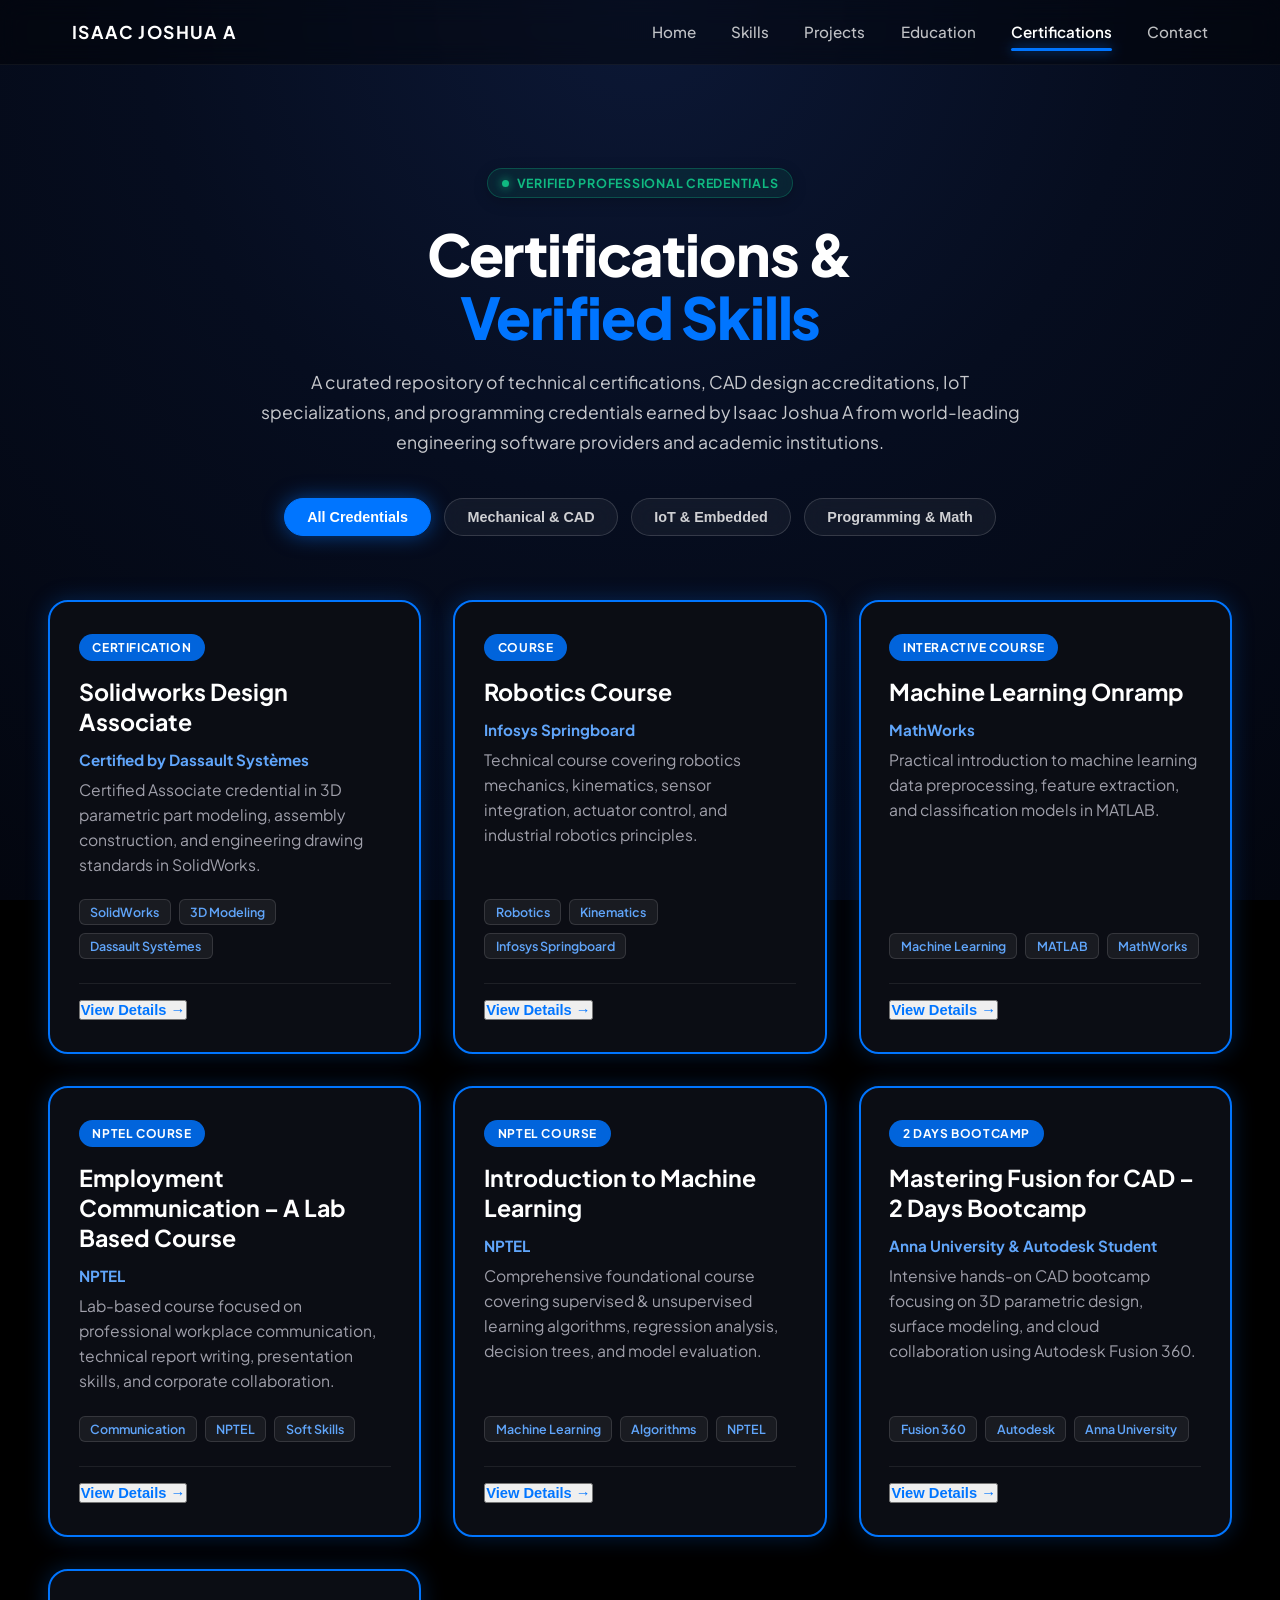
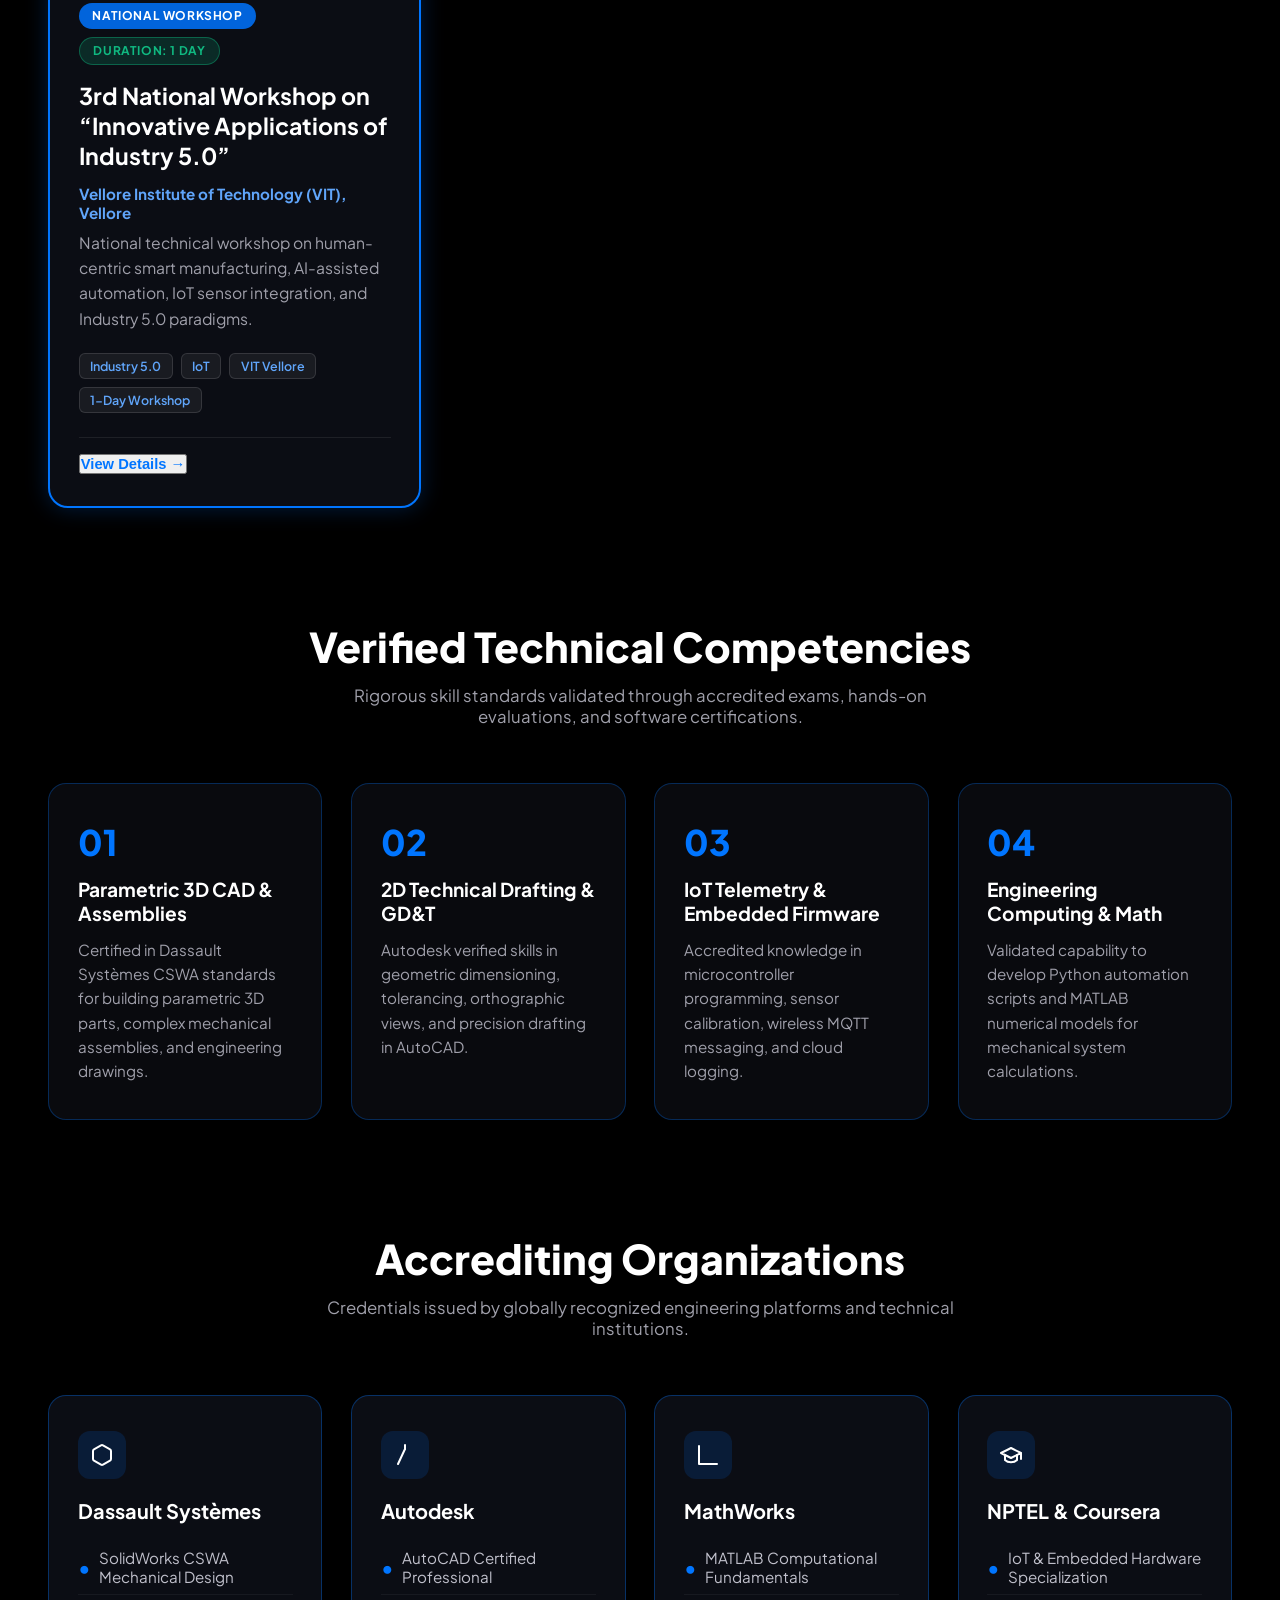
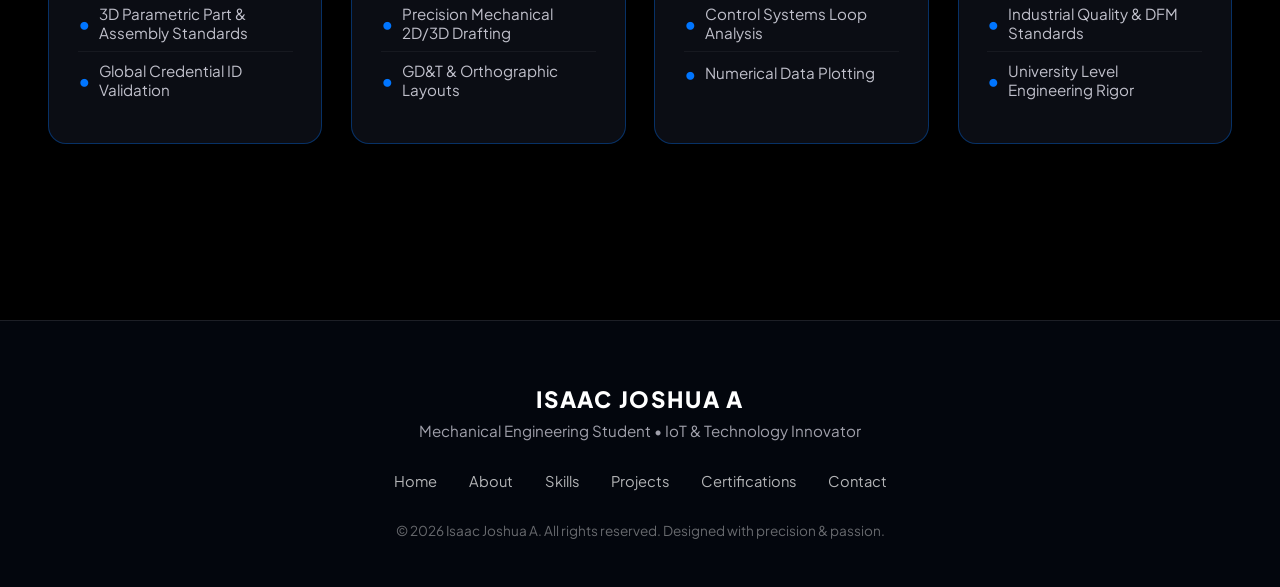
==== certifications.html @ 68d28dfe "Cleaned and reorganized portfolio file structure and asset paths" ====
<!DOCTYPE html>
<html lang="en">
<head>
    <meta charset="UTF-8">
    <meta name="viewport" content="width=device-width, initial-scale=1.0">
    <title>Certifications - Isaac Joshua A | Mechanical Engineering & IoT</title>
    <link rel="preconnect" href="https://fonts.googleapis.com">
    <link rel="preconnect" href="https://fonts.gstatic.com" crossorigin>
    <link href="https://fonts.googleapis.com/css2?family=Plus+Jakarta+Sans:wght@400;500;600;700;800&display=swap" rel="stylesheet">
    <link rel="stylesheet" href="assets/css/style.css?v=6.0">
</head>
<body class="projects-page">
    <!-- Top Navigation Bar -->
    <header class="top-navbar">
        <div class="nav-container">
            <a href="index.html#home" class="nav-brand">ISAAC JOSHUA A</a>
            <nav class="nav-links">
                <a href="index.html#home" class="nav-item">Home</a>
                <a href="skills.html" class="nav-item">Skills</a>
                <a href="projects.html" class="nav-item">Projects</a>
                <a href="education.html" class="nav-item">Education</a>
                <a href="certifications.html" class="nav-item active">Certifications</a>
                <a href="contact.html" class="nav-item">Contact</a>
            </nav>
        </div>
    </header>

    <!-- Main Container -->
    <main class="projects-page-wrapper">

        <!-- SECTION 1: Top Title & Subtext Hero Section -->
        <section class="projects-page-hero">
            <div class="badge">
                <span class="status-dot green"></span>
                <span>VERIFIED PROFESSIONAL CREDENTIALS</span>
            </div>
            <h1 class="projects-page-title">
                Certifications &amp; <br>
                <span class="highlight-blue">Verified Skills</span>
            </h1>
            <p class="projects-page-subtext">
                A curated repository of technical certifications, CAD design accreditations, IoT specializations, and programming credentials earned by Isaac Joshua A from world-leading engineering software providers and academic institutions.
            </p>

            <!-- Interactive Category Filter Bar -->
            <div class="projects-filter-bar">
                <button class="filter-btn active" data-filter="all">All Credentials</button>
                <button class="filter-btn" data-filter="cad">Mechanical &amp; CAD</button>
                <button class="filter-btn" data-filter="iot">IoT &amp; Embedded</button>
                <button class="filter-btn" data-filter="code">Programming &amp; Math</button>
            </div>
        </section>

        <!-- SECTION 2: Comprehensive Certifications Showcase Grid -->
        <section class="projects-grid-section">
            <div class="projects-grid-container">

                <!-- 1. Solidworks Design Associate -->
                <div class="project-card-full" data-category="cad">
                    <div class="project-card-body">
                        <div style="display:flex; justify-content:space-between; align-items:flex-start; margin-bottom:1rem;">
                            <span class="project-card-category-badge" style="position:static;">Certification</span>
                        </div>
                        <h3 class="project-card-title">Solidworks Design Associate</h3>
                        <p style="color:#60a5fa; font-size:0.95rem; font-weight:700; margin-bottom:0.5rem;">Certified by Dassault Systèmes</p>
                        <p class="project-card-desc">
                            Certified Associate credential in 3D parametric part modeling, assembly construction, and engineering drawing standards in SolidWorks.
                        </p>
                        <div class="project-card-tags">
                            <span class="project-tag">SolidWorks</span>
                            <span class="project-tag">3D Modeling</span>
                            <span class="project-tag">Dassault Systèmes</span>
                        </div>
                        <div class="project-card-footer">
                            <button class="btn-card-details" onclick="openCertModal('sw_associate')">
                                View Details &rarr;
                            </button>
                        </div>
                    </div>
                </div>

                <!-- 2. Robotics Course -->
                <div class="project-card-full" data-category="iot">
                    <div class="project-card-body">
                        <div style="display:flex; justify-content:space-between; align-items:flex-start; margin-bottom:1rem;">
                            <span class="project-card-category-badge" style="position:static;">Course</span>
                        </div>
                        <h3 class="project-card-title">Robotics Course</h3>
                        <p style="color:#60a5fa; font-size:0.95rem; font-weight:700; margin-bottom:0.5rem;">Infosys Springboard</p>
                        <p class="project-card-desc">
                            Technical course covering robotics mechanics, kinematics, sensor integration, actuator control, and industrial robotics principles.
                        </p>
                        <div class="project-card-tags">
                            <span class="project-tag">Robotics</span>
                            <span class="project-tag">Kinematics</span>
                            <span class="project-tag">Infosys Springboard</span>
                        </div>
                        <div class="project-card-footer">
                            <button class="btn-card-details" onclick="openCertModal('robotics_infosys')">
                                View Details &rarr;
                            </button>
                        </div>
                    </div>
                </div>

                <!-- 3. Machine Learning Onramp -->
                <div class="project-card-full" data-category="code">
                    <div class="project-card-body">
                        <div style="display:flex; justify-content:space-between; align-items:flex-start; margin-bottom:1rem;">
                            <span class="project-card-category-badge" style="position:static;">Interactive Course</span>
                        </div>
                        <h3 class="project-card-title">Machine Learning Onramp</h3>
                        <p style="color:#60a5fa; font-size:0.95rem; font-weight:700; margin-bottom:0.5rem;">MathWorks</p>
                        <p class="project-card-desc">
                            Practical introduction to machine learning data preprocessing, feature extraction, and classification models in MATLAB.
                        </p>
                        <div class="project-card-tags">
                            <span class="project-tag">Machine Learning</span>
                            <span class="project-tag">MATLAB</span>
                            <span class="project-tag">MathWorks</span>
                        </div>
                        <div class="project-card-footer">
                            <button class="btn-card-details" onclick="openCertModal('ml_mathworks')">
                                View Details &rarr;
                            </button>
                        </div>
                    </div>
                </div>

                <!-- 4. Employment Communication – A Lab Based Course -->
                <div class="project-card-full" data-category="code">
                    <div class="project-card-body">
                        <div style="display:flex; justify-content:space-between; align-items:flex-start; margin-bottom:1rem;">
                            <span class="project-card-category-badge" style="position:static;">NPTEL Course</span>
                        </div>
                        <h3 class="project-card-title">Employment Communication – A Lab Based Course</h3>
                        <p style="color:#60a5fa; font-size:0.95rem; font-weight:700; margin-bottom:0.5rem;">NPTEL</p>
                        <p class="project-card-desc">
                            Lab-based course focused on professional workplace communication, technical report writing, presentation skills, and corporate collaboration.
                        </p>
                        <div class="project-card-tags">
                            <span class="project-tag">Communication</span>
                            <span class="project-tag">NPTEL</span>
                            <span class="project-tag">Soft Skills</span>
                        </div>
                        <div class="project-card-footer">
                            <button class="btn-card-details" onclick="openCertModal('emp_comm')">
                                View Details &rarr;
                            </button>
                        </div>
                    </div>
                </div>

                <!-- 5. Introduction to Machine Learning -->
                <div class="project-card-full" data-category="code">
                    <div class="project-card-body">
                        <div style="display:flex; justify-content:space-between; align-items:flex-start; margin-bottom:1rem;">
                            <span class="project-card-category-badge" style="position:static;">NPTEL Course</span>
                        </div>
                        <h3 class="project-card-title">Introduction to Machine Learning</h3>
                        <p style="color:#60a5fa; font-size:0.95rem; font-weight:700; margin-bottom:0.5rem;">NPTEL</p>
                        <p class="project-card-desc">
                            Comprehensive foundational course covering supervised &amp; unsupervised learning algorithms, regression analysis, decision trees, and model evaluation.
                        </p>
                        <div class="project-card-tags">
                            <span class="project-tag">Machine Learning</span>
                            <span class="project-tag">Algorithms</span>
                            <span class="project-tag">NPTEL</span>
                        </div>
                        <div class="project-card-footer">
                            <button class="btn-card-details" onclick="openCertModal('intro_ml')">
                                View Details &rarr;
                            </button>
                        </div>
                    </div>
                </div>

                <!-- 6. Mastering Fusion for CAD – 2 Days Bootcamp -->
                <div class="project-card-full" data-category="cad">
                    <div class="project-card-body">
                        <div style="display:flex; justify-content:space-between; align-items:flex-start; margin-bottom:1rem;">
                            <span class="project-card-category-badge" style="position:static;">2 Days Bootcamp</span>
                        </div>
                        <h3 class="project-card-title">Mastering Fusion for CAD – 2 Days Bootcamp</h3>
                        <p style="color:#60a5fa; font-size:0.95rem; font-weight:700; margin-bottom:0.5rem;">Anna University &amp; Autodesk Student</p>
                        <p class="project-card-desc">
                            Intensive hands-on CAD bootcamp focusing on 3D parametric design, surface modeling, and cloud collaboration using Autodesk Fusion 360.
                        </p>
                        <div class="project-card-tags">
                            <span class="project-tag">Fusion 360</span>
                            <span class="project-tag">Autodesk</span>
                            <span class="project-tag">Anna University</span>
                        </div>
                        <div class="project-card-footer">
                            <button class="btn-card-details" onclick="openCertModal('fusion_bootcamp')">
                                View Details &rarr;
                            </button>
                        </div>
                    </div>
                </div>

                <!-- 7. 3rd National Workshop on “Innovative Applications of Industry 5.0” -->
                <div id="workshops" class="project-card-full" data-category="iot">
                    <div class="project-card-body">
                        <div style="display:flex; justify-content:space-between; align-items:flex-start; margin-bottom:1rem; flex-wrap:wrap; gap:0.5rem;">
                            <span class="project-card-category-badge" style="position:static;">National Workshop</span>
                            <span class="project-card-category-badge" style="position:static; background:rgba(16,185,129,0.18); border:1px solid rgba(16,185,129,0.4); color:#10b981;">Duration: 1 Day</span>
                        </div>
                        <h3 class="project-card-title">3rd National Workshop on “Innovative Applications of Industry 5.0”</h3>
                        <p style="color:#60a5fa; font-size:0.95rem; font-weight:700; margin-bottom:0.5rem;">Vellore Institute of Technology (VIT), Vellore</p>
                        <p class="project-card-desc">
                            National technical workshop on human-centric smart manufacturing, AI-assisted automation, IoT sensor integration, and Industry 5.0 paradigms.
                        </p>
                        <div class="project-card-tags">
                            <span class="project-tag">Industry 5.0</span>
                            <span class="project-tag">IoT</span>
                            <span class="project-tag">VIT Vellore</span>
                            <span class="project-tag">1-Day Workshop</span>
                        </div>
                        <div class="project-card-footer">
                            <button class="btn-card-details" onclick="openCertModal('industry_5')">
                                View Details &rarr;
                            </button>
                        </div>
                    </div>
                </div>

            </div>
        </section>

        <!-- SECTION 3: Key Competencies & Specialized Domains -->
        <section class="projects-methodology-section">
            <div class="projects-section-header">
                <h2 class="projects-section-title">Verified Technical Competencies</h2>
                <p class="projects-section-subtitle">
                    Rigorous skill standards validated through accredited exams, hands-on evaluations, and software certifications.
                </p>
            </div>

            <div class="methodology-grid">
                <div class="methodology-card">
                    <div class="methodology-step-num">01</div>
                    <h3 class="methodology-card-title">Parametric 3D CAD &amp; Assemblies</h3>
                    <p class="methodology-card-desc">
                        Certified in Dassault Systèmes CSWA standards for building parametric 3D parts, complex mechanical assemblies, and engineering drawings.
                    </p>
                </div>

                <div class="methodology-card">
                    <div class="methodology-step-num">02</div>
                    <h3 class="methodology-card-title">2D Technical Drafting &amp; GD&amp;T</h3>
                    <p class="methodology-card-desc">
                        Autodesk verified skills in geometric dimensioning, tolerancing, orthographic views, and precision drafting in AutoCAD.
                    </p>
                </div>

                <div class="methodology-card">
                    <div class="methodology-step-num">03</div>
                    <h3 class="methodology-card-title">IoT Telemetry &amp; Embedded Firmware</h3>
                    <p class="methodology-card-desc">
                        Accredited knowledge in microcontroller programming, sensor calibration, wireless MQTT messaging, and cloud logging.
                    </p>
                </div>

                <div class="methodology-card">
                    <div class="methodology-step-num">04</div>
                    <h3 class="methodology-card-title">Engineering Computing &amp; Math</h3>
                    <p class="methodology-card-desc">
                        Validated capability to develop Python automation scripts and MATLAB numerical models for mechanical system calculations.
                    </p>
                </div>
            </div>
        </section>

        <!-- SECTION 4: Issuing Organizations & Accreditation Partners -->
        <section class="projects-tech-matrix-section">
            <div class="projects-section-header">
                <h2 class="projects-section-title">Accrediting Organizations</h2>
                <p class="projects-section-subtitle">
                    Credentials issued by globally recognized engineering platforms and technical institutions.
                </p>
            </div>

            <div class="tech-matrix-grid">
                <div class="tech-matrix-card">
                    <div class="tech-matrix-icon">
                        <svg width="24" height="24" viewBox="0 0 24 24" fill="none" stroke="currentColor" stroke-width="2" stroke-linecap="round" stroke-linejoin="round">
                            <path d="M21 16V8a2 2 0 0 0-1-1.73l-7-4a2 2 0 0 0-2 0l-7 4A2 2 0 0 0 3 8v8a2 2 0 0 0 1 1.73l7 4a2 2 0 0 0 2 0l7-4A2 2 0 0 0 21 16z"></path>
                        </svg>
                    </div>
                    <h3 class="tech-matrix-card-title">Dassault Systèmes</h3>
                    <ul class="tech-matrix-list">
                        <li class="tech-matrix-item">SolidWorks CSWA Mechanical Design</li>
                        <li class="tech-matrix-item">3D Parametric Part &amp; Assembly Standards</li>
                        <li class="tech-matrix-item">Global Credential ID Validation</li>
                    </ul>
                </div>

                <div class="tech-matrix-card">
                    <div class="tech-matrix-icon">
                        <svg width="24" height="24" viewBox="0 0 24 24" fill="none" stroke="currentColor" stroke-width="2" stroke-linecap="round" stroke-linejoin="round">
                            <path d="M12 2v4"></path>
                            <path d="M12 6L5 21"></path>
                        </svg>
                    </div>
                    <h3 class="tech-matrix-card-title">Autodesk</h3>
                    <ul class="tech-matrix-list">
                        <li class="tech-matrix-item">AutoCAD Certified Professional</li>
                        <li class="tech-matrix-item">Precision Mechanical 2D/3D Drafting</li>
                        <li class="tech-matrix-item">GD&amp;T &amp; Orthographic Layouts</li>
                    </ul>
                </div>

                <div class="tech-matrix-card">
                    <div class="tech-matrix-icon">
                        <svg width="24" height="24" viewBox="0 0 24 24" fill="none" stroke="currentColor" stroke-width="2" stroke-linecap="round" stroke-linejoin="round">
                            <path d="M3 3v18h18"></path>
                        </svg>
                    </div>
                    <h3 class="tech-matrix-card-title">MathWorks</h3>
                    <ul class="tech-matrix-list">
                        <li class="tech-matrix-item">MATLAB Computational Fundamentals</li>
                        <li class="tech-matrix-item">Control Systems Loop Analysis</li>
                        <li class="tech-matrix-item">Numerical Data Plotting</li>
                    </ul>
                </div>

                <div class="tech-matrix-card">
                    <div class="tech-matrix-icon">
                        <svg width="24" height="24" viewBox="0 0 24 24" fill="none" stroke="currentColor" stroke-width="2" stroke-linecap="round" stroke-linejoin="round">
                            <path d="M22 10v6M2 10l10-5 10 5-10 5z"></path>
                            <path d="M6 12v5c3 3 9 3 12 0v-5"></path>
                        </svg>
                    </div>
                    <h3 class="tech-matrix-card-title">NPTEL &amp; Coursera</h3>
                    <ul class="tech-matrix-list">
                        <li class="tech-matrix-item">IoT &amp; Embedded Hardware Specialization</li>
                        <li class="tech-matrix-item">Industrial Quality &amp; DFM Standards</li>
                        <li class="tech-matrix-item">University Level Engineering Rigor</li>
                    </ul>
                </div>
            </div>
        </section>

    </main>

    <!-- Page Footer -->
    <footer class="projects-page-footer">
        <div class="footer-brand">ISAAC JOSHUA A</div>
        <p class="footer-tagline">Mechanical Engineering Student &bull; IoT &amp; Technology Innovator</p>
        <div class="footer-links">
            <a href="index.html#home" class="footer-link">Home</a>
            <a href="index.html#about" class="footer-link">About</a>
            <a href="index.html#skills" class="footer-link">Skills</a>
            <a href="projects.html" class="footer-link">Projects</a>
            <a href="certifications.html" class="footer-link">Certifications</a>
            <a href="index.html#contact" class="footer-link">Contact</a>
        </div>
        <div class="footer-copyright">
            &copy; 2026 Isaac Joshua A. All rights reserved. Designed with precision &amp; passion.
        </div>
    </footer>

    <!-- Interactive Certification Modal Popup -->
    <div id="project-modal" class="project-modal">
        <div class="project-modal-content">
            <button class="modal-close-btn" onclick="closeCertModal()">&times;</button>
            <div id="modal-body-content"></div>
        </div>
    </div>

    <!-- Script for Certifications Interactivity -->
    <script>
        // Category Filter Interactivity
        const filterBtns = document.querySelectorAll('.filter-btn');
        const projectCards = document.querySelectorAll('.project-card-full');

        filterBtns.forEach(btn => {
            btn.addEventListener('click', () => {
                filterBtns.forEach(b => b.classList.remove('active'));
                btn.classList.add('active');

                const filter = btn.getAttribute('data-filter');

                projectCards.forEach(card => {
                    const category = card.getAttribute('data-category');
                    if (filter === 'all' || category === filter) {
                        card.style.display = 'flex';
                    } else {
                        card.style.display = 'none';
                    }
                });
            });
        });

        // Certification Modal Interactivity
        const certDetails = {
            'sw_associate': {
                title: 'Solidworks Design Associate',
                issuer: 'Certified by Dassault Systèmes',
                date: 'Certified',
                id: 'DS-SW-ASSOC',
                category: 'CAD Certification',
                description: 'Certified Associate credential in 3D parametric part modeling, assembly construction, mass properties analysis, and engineering drawing standards in SolidWorks.',
                skills: [
                    '3D Part Parametric Sketching & Extrusions',
                    'Assembly Mating & Kinematic Constraints',
                    'Mass Properties & Material Density Calculation',
                    'Engineering Drawing Views & Blueprint Specs'
                ]
            },
            'robotics_infosys': {
                title: 'Robotics Course',
                issuer: 'Infosys Springboard',
                date: 'Completed',
                id: 'INF-ROB-01',
                category: 'Robotics & Automation',
                description: 'Technical course covering fundamental robotics mechanics, sensor integration, actuator feedback loops, and kinematic path control.',
                skills: [
                    'Robotics Kinematics & Mechanics',
                    'Sensors & Actuators Integration',
                    'Autonomous Feedback Control Loops',
                    'Industrial Robotics Applications'
                ]
            },
            'ml_mathworks': {
                title: 'Machine Learning Onramp',
                issuer: 'MathWorks',
                date: 'Completed',
                id: 'MW-ML-ONRAMP',
                category: 'Machine Learning',
                description: 'Official MathWorks course covering machine learning fundamentals, feature extraction, supervised classification models, and algorithmic evaluations in MATLAB.',
                skills: [
                    'Supervised & Unsupervised Machine Learning',
                    'Feature Extraction & Data Preprocessing',
                    'Classification Model Training & Assessment',
                    'MATLAB Computational Workflows'
                ]
            },
            'emp_comm': {
                title: 'Employment Communication – A Lab Based Course',
                issuer: 'NPTEL',
                date: 'Completed',
                id: 'NPTEL-EMP-COMM',
                category: 'Professional Soft Skills',
                description: 'Lab-based professional course covering effective corporate communication, technical report writing, workplace presentation, and interpersonal collaboration.',
                skills: [
                    'Technical Report & Documentation Writing',
                    'Workplace Communication & Presentations',
                    'Interpersonal Team Collaboration',
                    'Corporate Professional Etiquette'
                ]
            },
            'intro_ml': {
                title: 'Introduction to Machine Learning',
                issuer: 'NPTEL',
                date: 'Completed',
                id: 'NPTEL-INTRO-ML',
                category: 'Machine Learning',
                description: 'In-depth academic course on core machine learning concepts, linear & logistic regression, decision trees, neural networks, and model performance metrics.',
                skills: [
                    'Linear & Logistic Regression Analysis',
                    'Decision Trees & Random Forest Classifier',
                    'Model Evaluation Metrics & Cross-Validation',
                    'Algorithmic Problem-Solving'
                ]
            },
            'fusion_bootcamp': {
                title: 'Mastering Fusion for CAD – 2 Days Bootcamp',
                issuer: 'Anna University & Autodesk Student',
                date: 'Completed (2 Days Bootcamp)',
                id: 'AU-AD-FUSION-BOOT',
                category: 'CAD Bootcamp',
                description: 'Hands-on intensive bootcamp exploring 3D parametric surface modeling, generative design concepts, and cloud collaboration using Autodesk Fusion 360.',
                skills: [
                    'Autodesk Fusion 360 Parametric Modeling',
                    'Generative Design & Surface Sculpting',
                    'Cloud-Based CAD Collaboration',
                    'Rapid Prototyping Preparation'
                ]
            },
            'industry_5': {
                title: '3rd National Workshop on “Innovative Applications of Industry 5.0”',
                issuer: 'Vellore Institute of Technology (VIT), Vellore',
                date: 'Duration: 1 Day Workshop',
                id: 'VIT-IND-5.0-WRK',
                category: 'National Technical Workshop',
                description: 'National workshop covering Industry 5.0 technologies, human-robot collaboration, AI-driven manufacturing, and smart IoT sensor ecosystems.',
                skills: [
                    'Industry 5.0 Smart Manufacturing Paradigms',
                    'Human-Robot Collaboration Frameworks',
                    'AI & IoT Integration in Industry',
                    'Sustainable & Resilience Engineering'
                ]
            }
        };

        function openCertModal(key) {
            const data = certDetails[key];
            if (!data) return;

            const modal = document.getElementById('project-modal');
            const content = document.getElementById('modal-body-content');

            content.innerHTML = `
                <div style="margin-bottom: 1.2rem;">
                    <span class="project-card-category-badge" style="position:static;">${data.category}</span>
                </div>
                <h2 style="color:#ffffff; font-size:1.7rem; margin-bottom:0.5rem; font-family:'Plus Jakarta Sans',sans-serif;">${data.title}</h2>
                <p style="color:#60a5fa; font-size:0.95rem; font-weight:700; margin-bottom:1rem;">Issued by ${data.issuer} (${data.date}) &bull; Credential ID: ${data.id}</p>
                <div style="background:rgba(0,117,255,0.1); border:1px solid rgba(0,117,255,0.3); border-radius:12px; padding:1.2rem; margin-bottom:1.5rem;">
                    <p style="color:#c0c0cb; line-height:1.6; font-size:0.95rem; margin:0;">${data.description}</p>
                </div>
                <h4 style="color:#ffffff; font-size:1.05rem; margin-bottom:0.8rem;">Verified Skills &amp; Syllabus Coverage:</h4>
                <ul style="color:#c0c0cb; padding-left:1.2rem; line-height:1.7;">
                    ${data.skills.map(s => `<li style="margin-bottom:0.4rem;">${s}</li>`).join('')}
                </ul>
            `;

            modal.classList.add('active');
        }

        function closeCertModal() {
            document.getElementById('project-modal').classList.remove('active');
        }

        document.getElementById('project-modal').addEventListener('click', (e) => {
            if (e.target.id === 'project-modal') {
                closeCertModal();
            }
        });
    </script>
</body>
</html>
---- assets/css/style.css ----
* {
    margin: 0;
    padding: 0;
    box-sizing: border-box;
}

html, body {
    width: 100%;
    min-height: 100vh;
    background-color: #000000;
    font-family: 'Plus Jakarta Sans', -apple-system, BlinkMacSystemFont, 'Segoe UI', Roboto, sans-serif;
    color: #ffffff;
    overflow-x: hidden;
    scroll-behavior: auto;
}

/* Hide scrollbar while preserving scroll functionality */
body::-webkit-scrollbar {
    display: none;
}

body {
    -ms-overflow-style: none;
    scrollbar-width: none;
}

/* Top Navigation Bar */
.top-navbar {
    position: fixed;
    top: 0;
    left: 0;
    width: 100%;
    z-index: 100;
    pointer-events: auto;
    background: rgba(0, 0, 0, 0.4);
    backdrop-filter: blur(12px);
    -webkit-backdrop-filter: blur(12px);
    border-bottom: 1px solid rgba(255, 255, 255, 0.05);
}

.nav-container {
    max-width: 1650px;
    margin: 0 auto;
    padding: 1.2rem 4.5rem;
    display: flex;
    justify-content: space-between;
    align-items: center;
}

.nav-brand {
    font-size: 1.1rem;
    font-weight: 700;
    letter-spacing: 0.08em;
    color: #ffffff;
    text-decoration: none;
    text-transform: uppercase;
    white-space: nowrap;
}

.nav-links {
    display: flex;
    align-items: center;
    gap: 2.2rem;
}

.nav-item {
    position: relative;
    font-size: 0.95rem;
    font-weight: 500;
    color: rgba(255, 255, 255, 0.75);
    text-decoration: none;
    padding: 0.2rem 0;
    transition: color 0.25s ease;
    white-space: nowrap;
}

.nav-item:hover {
    color: #ffffff;
}

.nav-item.active {
    color: #ffffff;
    font-weight: 600;
}

/* Active Underline Accent */
.nav-item.active::after {
    content: '';
    position: absolute;
    bottom: -6px;
    left: 0;
    width: 100%;
    height: 2.5px;
    background-color: #0075ff;
    box-shadow: 0 0 12px rgba(0, 117, 255, 0.8);
    border-radius: 2px;
}

/* Background Canvas Animation */
#scroll-canvas {
    position: fixed;
    top: 0;
    left: 0;
    width: 100vw;
    height: 100vh;
    display: block;
    pointer-events: none;
    z-index: 1;
    will-change: transform;
    transform: translateZ(0);
    backface-visibility: hidden;
}

/* Page Container & Scroll Sections */
.page-container {
    position: relative;
    z-index: 10;
    width: 100%;
}

.section {
    min-height: 100vh;
    width: 100%;
    display: flex;
    flex-direction: column;
    justify-content: center;
    align-items: center;
    padding: 7rem 4.5rem 3rem 4.5rem;
    box-sizing: border-box;
}

/* Hero Section */
.hero-section {
    justify-content: space-between;
}

.hero-wrapper {
    width: 100%;
    height: 100%;
    display: flex;
    flex-direction: column;
    justify-content: space-between;
    max-width: 1650px;
    margin: 0 auto;
    min-height: calc(100vh - 10rem);
}

.hero-top {
    display: flex;
    justify-content: space-between;
    align-items: flex-end;
    width: 100%;
}

.hero-left {
    display: flex;
    flex-direction: column;
    align-items: flex-start;
    margin-top: 30px;
    max-width: 460px;
}

/* Status Badge */
.badge {
    display: inline-flex;
    align-items: center;
    gap: 8px;
    padding: 6px 14px;
    background: rgba(16, 185, 129, 0.1) !important;
    backdrop-filter: blur(16px);
    -webkit-backdrop-filter: blur(16px);
    border: 1px solid rgba(16, 185, 129, 0.3) !important;
    border-radius: 50px;
    font-size: 0.78rem;
    font-weight: 700;
    letter-spacing: 0.06em;
    color: #10b981 !important;
    margin-bottom: 1.2rem;
    box-shadow: 0 4px 15px rgba(0, 0, 0, 0.2);
}

.status-dot, .status-dot.green {
    width: 7px;
    height: 7px;
    background-color: #10b981 !important;
    border-radius: 50%;
    display: inline-block;
    box-shadow: 0 0 10px #10b981 !important;
}

/* Main Title */
.hero-title {
    font-size: clamp(2.8rem, 4.2vw, 4.8rem);
    font-weight: 800;
    line-height: 1.05;
    letter-spacing: -0.02em;
    color: #ffffff;
    text-transform: uppercase;
    text-shadow: 0 4px 20px rgba(0, 0, 0, 0.6);
}

.hero-title .highlight-blue, .highlight-blue {
    color: #0075ff !important;
}

/* Subtitle & Accent Line */
.hero-subtitle {
    font-size: 0.92rem;
    font-weight: 700;
    letter-spacing: 0.1em;
    color: rgba(255, 255, 255, 0.95);
    text-transform: uppercase;
    margin-top: 1.2rem;
}

.subtitle-line {
    width: 60px;
    height: 2px;
    background-color: #0075ff !important;
    margin-top: 0.6rem;
    margin-bottom: 1.2rem;
    border-radius: 2px;
}

/* Description */
.hero-description {
    max-width: 440px;
    font-size: 0.98rem;
    line-height: 1.55;
    color: rgba(255, 255, 255, 0.85);
    font-weight: 400;
    margin-bottom: 1.6rem;
    text-shadow: 0 2px 10px rgba(0, 0, 0, 0.5);
}

/* Action Buttons */
.hero-buttons {
    display: flex;
    align-items: center;
    gap: 1rem;
    flex-wrap: wrap;
}

a.btn-primary, a.btn-primary:visited {
    display: inline-flex;
    align-items: center;
    gap: 8px;
    padding: 0.75rem 1.6rem;
    background-color: #0075ff !important;
    color: #ffffff !important;
    text-decoration: none !important;
    border-radius: 8px;
    font-size: 0.92rem;
    font-weight: 600;
    transition: all 0.25s ease;
    box-shadow: 0 4px 15px rgba(0, 117, 255, 0.35);
}

a.btn-primary:hover {
    background-color: #1a82ff !important;
    transform: translateY(-2px);
    box-shadow: 0 8px 25px rgba(0, 117, 255, 0.5);
}

a.btn-secondary, a.btn-secondary:visited {
    display: inline-flex;
    align-items: center;
    gap: 8px;
    padding: 0.75rem 1.6rem;
    background: rgba(255, 255, 255, 0.04) !important;
    border: 1px solid rgba(255, 255, 255, 0.2) !important;
    color: #ffffff !important;
    text-decoration: none !important;
    border-radius: 8px;
    font-size: 0.92rem;
    font-weight: 600;
    transition: all 0.25s ease;
    backdrop-filter: blur(8px);
}

a.btn-secondary:hover {
    background: rgba(255, 255, 255, 0.1) !important;
    border-color: rgba(255, 255, 255, 0.4) !important;
    transform: translateY(-2px);
}

/* Hero Bottom: "Portfolio" */
.hero-bottom {
    width: 100%;
    text-align: left;
    margin-bottom: 0.2rem;
    overflow: hidden;
}

.hero-big-name {
    font-size: clamp(5.5rem, 14vw, 19.5rem);
    font-weight: 700;
    line-height: 0.82;
    letter-spacing: -0.04em;
    background: linear-gradient(180deg, #FFFFFF 0%, #F8FAFF 65%, #D8E7FF 100%);
    -webkit-background-clip: text;
    -webkit-text-fill-color: transparent;
    background-clip: text;
    filter: drop-shadow(0 4px 30px rgba(0, 0, 0, 0.35));
    text-shadow: 0 4px 30px rgba(0, 0, 0, 0.35);
    text-align: left;
    margin-left: -0.04em;
    font-family: 'Plus Jakarta Sans', sans-serif;
    user-select: none;
    margin-top: 0;
    margin-bottom: 0;
}

/* About Section Card (Transparent background floating over canvas visual) */
.about-section {
    height: auto;
    min-height: auto;
    display: flex;
    align-items: flex-start;
    justify-content: center;
    padding-top: 4.5rem;
    padding-bottom: 2rem;
    box-sizing: border-box;
    scroll-margin-top: 70px;
}

.about-card {
    width: 100%;
    max-width: 1200px;
    margin: 0 auto;
    display: flex;
    flex-direction: row;
    align-items: center;
    justify-content: flex-end;
    padding: 0;
    box-sizing: border-box;
}

.about-right-col {
    width: 45%;
    max-width: 550px;
    margin-left: auto;
    flex-shrink: 0;
    display: flex;
    flex-direction: column;
    align-items: flex-start;
    text-align: left;
    box-sizing: border-box;
}

.about-big-title {
    font-family: 'Manrope', sans-serif;
    font-size: clamp(3.6rem, 6vw, 6.2rem);
    font-weight: 800;
    line-height: 0.86;
    letter-spacing: -0.04em;
    color: #FFFFFF;
    text-shadow: 0 4px 20px rgba(0, 0, 0, 0.5);
    margin: 0 0 1rem 0;
}

.about-greeting {
    font-family: 'Manrope', sans-serif;
    font-size: clamp(1.6rem, 2.5vw, 2.2rem);
    font-weight: 700;
    color: #ffffff;
    margin-bottom: 0.2rem;
    letter-spacing: -0.01em;
}

.about-tagline {
    font-family: 'Manrope', sans-serif;
    font-size: 1.05rem;
    font-weight: 400;
    color: rgba(255, 255, 255, 0.88);
    margin-bottom: 1.2rem;
}

.about-paragraph {
    font-family: 'Manrope', sans-serif;
    font-size: 0.98rem;
    line-height: 1.65;
    color: rgba(255, 255, 255, 0.78);
    font-weight: 400;
    margin-bottom: 0.9rem;
    width: 100%;
}

.about-right-col strong {
    font-family: 'Manrope', sans-serif;
    color: #ffffff;
    font-weight: 600;
}

.about-quote-box {
    margin-top: 1rem;
    margin-bottom: 1rem;
    padding: 1rem 1.25rem;
    background: rgba(0, 117, 255, 0.08);
    border-left: 3px solid #0075FF;
    border-radius: 4px 12px 12px 4px;
    backdrop-filter: blur(8px);
    -webkit-backdrop-filter: blur(8px);
}

.about-quote {
    font-size: 0.96rem;
    font-weight: 700;
    line-height: 1.55;
    color: #0099FF;
    font-style: italic;
    margin: 0;
}

.about-signature-wrapper {
    display: flex;
    justify-content: flex-end;
    width: 100%;
    margin-top: 0.2rem;
}

.signature-text {
    font-family: 'Sacramento', cursive;
    font-size: 3.6rem;
    color: #0099FF;
    text-shadow: 0 0 15px rgba(0, 153, 255, 0.4);
    transform: rotate(-4deg);
    user-select: none;
}

/* Responsive adjustments */
@media (max-width: 900px) {
    .nav-container {
        padding: 1rem 1.5rem;
        flex-direction: column;
        gap: 0.8rem;
    }

    .nav-links {
        gap: 1.2rem;
        flex-wrap: wrap;
        justify-content: center;
    }

    .nav-item.active::after {
        bottom: -4px;
    }

    .section {
        padding: 7rem 1.8rem 2rem 1.8rem;
    }

    .about-section {
        height: auto;
        min-height: calc(100vh - 70px);
        padding-top: 5rem;
        padding-bottom: 3rem;
    }

    .about-card {
        flex-direction: column;
        gap: 2.5rem;
        align-items: flex-start;
        padding: 2rem 0;
    }

    .about-right-col {
        width: 100%;
        max-width: 100%;
    }
}

/* ==========================================================================
   Skills & Projects Section (Orange Glow Aesthetic matching reference design)
   ========================================================================== */
.skills-projects-section {
    width: 100%;
    min-height: 100vh;
    background-color: transparent;
    position: relative;
    z-index: 10;
    padding: 13rem 4.5rem 8rem 4.5rem;
    box-sizing: border-box;
    scroll-margin-top: 80px;
}

.skills-projects-container {
    max-width: 1200px;
    margin: 0 auto;
    width: 100%;
}

/* Skills Sub-Block */
.skills-wrapper {
    display: flex;
    flex-direction: row;
    align-items: flex-start;
    justify-content: space-between;
    gap: 4rem;
    margin-bottom: 10rem;
    scroll-margin-top: 120px;
}

.skills-left {
    flex: 1;
    max-width: 460px;
}

.orange-badge {
    color: #0099FF;
    font-size: 0.95rem;
    font-weight: 700;
    text-transform: uppercase;
    letter-spacing: 0.06em;
    display: inline-block;
    margin-bottom: 1.2rem;
}

.skills-heading {
    font-size: clamp(2.2rem, 3.8vw, 3.2rem);
    font-weight: 700;
    color: #FFFFFF;
    line-height: 1.15;
    margin-bottom: 1.5rem;
    font-family: 'Plus Jakarta Sans', sans-serif;
}

.skills-description {
    color: #A0A0AB;
    font-size: 1.02rem;
    line-height: 1.7;
    font-weight: 400;
    margin: 0;
}

/* ==========================================================================
   Futuristic Orbital Skills Section Layout
   ========================================================================== */

.skills-orbit-wrapper {
    position: relative;
    width: 100%;
    max-width: 900px;
    height: 640px;
    margin: 1rem auto 2rem auto;
    display: flex;
    align-items: center;
    justify-content: center;
}

/* Central Hub Focal Point */
.skills-orbit-center {
    position: absolute;
    z-index: 10;
    width: 220px;
    height: 220px;
    background: radial-gradient(circle, rgba(14, 15, 20, 0.95) 0%, rgba(5, 7, 15, 0.98) 100%);
    border: 2.5px solid #0075FF;
    border-radius: 50%;
    display: flex;
    flex-direction: column;
    align-items: center;
    justify-content: center;
    text-align: center;
    padding: 1.2rem;
    box-shadow: 0 0 40px rgba(0, 117, 255, 0.5), inset 0 0 30px rgba(0, 117, 255, 0.25);
    box-sizing: border-box;
    backdrop-filter: blur(8px);
}

.skills-orbit-heading {
    font-family: 'Plus Jakarta Sans', sans-serif;
    font-size: 1.45rem;
    font-weight: 800;
    color: #FFFFFF;
    line-height: 1.2;
    letter-spacing: 0.04em;
    margin: 0;
    text-shadow: 0 0 16px rgba(0, 117, 255, 0.7);
}

.orbit-pulse-ring {
    position: absolute;
    width: 100%;
    height: 100%;
    border-radius: 50%;
    border: 1px solid rgba(0, 117, 255, 0.5);
    animation: orbitPulse 3.5s ease-in-out infinite;
    pointer-events: none;
}

.orbit-pulse-ring-outer {
    position: absolute;
    width: 118%;
    height: 118%;
    border-radius: 50%;
    border: 1.5px dashed rgba(0, 117, 255, 0.35);
    animation: orbitSpin 35s linear infinite;
    pointer-events: none;
}

@keyframes orbitPulse {
    0%, 100% {
        transform: scale(1);
        opacity: 0.4;
    }
    50% {
        transform: scale(1.08);
        opacity: 0.85;
        box-shadow: 0 0 30px rgba(0, 117, 255, 0.5);
    }
}

@keyframes orbitSpin {
    from { transform: rotate(0deg); }
    to { transform: rotate(360deg); }
}

/* SVG Canvas for Rays & Rings */
.orbit-svg-canvas {
    position: absolute;
    top: 0;
    left: 0;
    width: 100%;
    height: 100%;
    z-index: 2;
    pointer-events: none;
}

.orbit-ring-line {
    fill: none;
    stroke: rgba(0, 117, 255, 0.28);
    stroke-width: 1.5;
    stroke-dasharray: 6 6;
}

.orbit-ring-line-outer {
    fill: none;
    stroke: rgba(0, 117, 255, 0.15);
    stroke-width: 1;
}

.orbit-ray-line {
    stroke: rgba(0, 117, 255, 0.25);
    stroke-width: 1.5;
    stroke-dasharray: 4 4;
    transition: stroke 0.3s ease, stroke-width 0.3s ease, filter 0.3s ease;
}

.orbit-ray-line.highlight {
    stroke: #0099FF;
    stroke-width: 2.8;
    stroke-dasharray: none;
    filter: drop-shadow(0 0 10px #0075FF);
}

/* Orbital Node Container */
.skills-orbit-nodes {
    position: absolute;
    top: 0;
    left: 0;
    width: 100%;
    height: 100%;
    z-index: 5;
    pointer-events: none;
}

.orbit-card {
    pointer-events: auto;
    position: absolute;
    width: 135px;
    height: 135px;
    padding: 1.1rem 0.8rem 0.9rem 0.8rem;
    border-radius: 22px;
    background: rgba(14, 15, 20, 0.92);
    border: 2px solid #0075FF;
    box-shadow: 0 0 22px rgba(0, 117, 255, 0.35);
    backdrop-filter: blur(6px);
    display: flex;
    flex-direction: column;
    align-items: center;
    justify-content: center;
    text-align: center;
    box-sizing: border-box;
    opacity: 1 !important;
    transform: translate(-50%, -50%);
    will-change: transform;
    transition: transform 0.4s cubic-bezier(0.16, 1, 0.3, 1), box-shadow 0.3s ease, border-color 0.3s ease;
}

/* Subtle Orbit Floating Keyframes for each node position */
@keyframes floatNode1 { 0%, 100% { transform: translate(-50%, -50%) translateY(0px); } 50% { transform: translate(-50%, -50%) translateY(-7px); } }
@keyframes floatNode2 { 0%, 100% { transform: translate(-50%, -50%) translate(0, 0); } 50% { transform: translate(-50%, -50%) translate(5px, -5px); } }
@keyframes floatNode3 { 0%, 100% { transform: translate(-50%, -50%) translateX(0); } 50% { transform: translate(-50%, -50%) translateX(7px); } }
@keyframes floatNode4 { 0%, 100% { transform: translate(-50%, -50%) translate(0, 0); } 50% { transform: translate(-50%, -50%) translate(5px, 5px); } }
@keyframes floatNode5 { 0%, 100% { transform: translate(-50%, -50%) translateY(0); } 50% { transform: translate(-50%, -50%) translateY(7px); } }
@keyframes floatNode6 { 0%, 100% { transform: translate(-50%, -50%) translate(0, 0); } 50% { transform: translate(-50%, -50%) translate(-5px, 5px); } }
@keyframes floatNode7 { 0%, 100% { transform: translate(-50%, -50%) translateX(0); } 50% { transform: translate(-50%, -50%) translateX(-7px); } }
@keyframes floatNode8 { 0%, 100% { transform: translate(-50%, -50%) translate(0, 0); } 50% { transform: translate(-50%, -50%) translate(-5px, -5px); } }

/* Positioning & Animation for 8 Orbital Positions - Immediate Full Radial Layout on Load */
.orbit-pos-1 { top: 10%; left: 50%; animation: floatNode1 5s ease-in-out infinite; }
.orbit-pos-2 { top: 21.5%; left: 73%; animation: floatNode2 5.5s ease-in-out infinite; }
.orbit-pos-3 { top: 50%; left: 82.5%; animation: floatNode3 4.8s ease-in-out infinite; }
.orbit-pos-4 { top: 78.5%; left: 73%; animation: floatNode4 5.2s ease-in-out infinite; }
.orbit-pos-5 { top: 90%; left: 50%; animation: floatNode5 4.6s ease-in-out infinite; }
.orbit-pos-6 { top: 78.5%; left: 27%; animation: floatNode6 5.4s ease-in-out infinite; }
.orbit-pos-7 { top: 50%; left: 17.5%; animation: floatNode7 4.9s ease-in-out infinite; }
.orbit-pos-8 { top: 21.5%; left: 27%; animation: floatNode8 5.1s ease-in-out infinite; }

/* Hover behavior for orbit cards */
.orbit-card:hover {
    animation-play-state: paused !important;
    transform: translate(-50%, -50%) scale(1.12) !important;
    border-color: #0099FF !important;
    box-shadow: 0 0 45px rgba(0, 153, 255, 0.85) !important;
    z-index: 20;
}

.orbit-card .skill-icon {
    width: 58px;
    height: 58px;
    object-fit: cover;
    border-radius: 14px;
    margin-bottom: 0.4rem;
    box-shadow: 0 6px 16px rgba(0, 0, 0, 0.4);
    transition: transform 0.3s ease;
}

.orbit-card:hover .skill-icon {
    transform: scale(1.08);
}

.orbit-card .skill-name {
    font-size: 0.88rem;
    font-weight: 700;
    color: #FFFFFF;
    margin: 0;
    white-space: nowrap;
    font-family: 'Manrope', sans-serif;
}

/* Tablet Responsive Scaling */
@media (max-width: 992px) and (min-width: 769px) {
    .skills-orbit-wrapper {
        height: 540px;
        max-width: 700px;
    }
    .skills-orbit-center {
        width: 190px;
        height: 190px;
    }
    .skills-orbit-heading {
        font-size: 1.25rem;
    }
    .orbit-card {
        width: 115px;
        height: 115px;
        padding: 0.8rem 0.5rem;
    }
    .orbit-card .skill-icon {
        width: 48px;
        height: 48px;
    }
    .orbit-card .skill-name {
        font-size: 0.8rem;
    }
}

/* Mobile Responsive Grid Fallback */
@media (max-width: 768px) {
    .skills-orbit-wrapper {
        height: auto;
        flex-direction: column;
    }
    .orbit-svg-canvas {
        display: none;
    }
    .skills-orbit-center {
        position: relative;
        width: 100%;
        max-width: 320px;
        height: auto;
        border-radius: 20px;
        padding: 1.5rem;
        margin-bottom: 2rem;
    }
    .orbit-pulse-ring-outer {
        display: none;
    }
    .skills-orbit-nodes {
        position: relative;
        width: 100%;
        height: auto;
        display: grid;
        grid-template-columns: repeat(2, 1fr);
        gap: 1.2rem;
    }
    .orbit-card {
        position: relative !important;
        top: auto !important;
        left: auto !important;
        transform: none !important;
        animation: floatMobile 4s ease-in-out infinite !important;
        width: 100%;
        height: 130px;
    }
    .orbit-card:hover {
        transform: translateY(-5px) !important;
    }
}

/* Accessibility: Respect Reduced Motion Preferences */
@media (prefers-reduced-motion: reduce) {
    .skills-grid .skill-card {
        opacity: 1 !important;
        transform: none !important;
        transition: none !important;
    }
    .skill-icon {
        animation: none !important;
    }
}

.skill-percentage {
    color: #FFFFFF;
    font-size: 1.25rem;
    font-weight: 800;
    letter-spacing: -0.02em;
}

/* Projects Sub-Block */
.projects-wrapper {
    text-align: center;
    scroll-margin-top: 120px;
}

.projects-header {
    margin-bottom: 3.5rem;
}

.orange-projects-title {
    color: #0099FF;
    font-size: clamp(2.4rem, 4vw, 3.2rem);
    font-weight: 800;
    margin-bottom: 1.2rem;
    font-family: 'Plus Jakarta Sans', sans-serif;
}

.projects-description {
    max-width: 760px;
    margin: 0 auto;
    color: #A0A0AB;
    font-size: 1.05rem;
    line-height: 1.7;
}

.featured-project-container {
    width: 100%;
    max-width: 1200px;
    margin: 0 auto;
    display: grid;
    grid-template-columns: repeat(3, 1fr);
    gap: 1.8rem;
    align-items: stretch;
}

.featured-project-card {
    width: 100%;
    background: #0e0f14;
    border: 2px solid #0075FF;
    border-radius: 20px;
    overflow: hidden;
    box-shadow: 0 0 24px rgba(0, 117, 255, 0.3);
    transition: transform 0.35s ease, box-shadow 0.35s ease, border-color 0.35s ease;
    display: flex;
    flex-direction: column;
    height: 100%;
}

.featured-project-card:hover {
    transform: translateY(-8px);
    box-shadow: 0 0 45px rgba(0, 153, 255, 0.6);
    border-color: #0099FF;
}

.featured-project-img-col {
    width: 100%;
    height: 220px;
    overflow: hidden;
    background: #000000;
    position: relative;
    flex-shrink: 0;
}

.featured-project-img {
    width: 100%;
    height: 100%;
    object-fit: cover;
    display: block;
    transition: transform 0.5s ease;
}

.featured-project-card:hover .featured-project-img {
    transform: scale(1.06);
}

.featured-project-info-col {
    flex: 1;
    padding: 1.6rem 1.5rem 1.8rem 1.5rem;
    display: flex;
    flex-direction: column;
    align-items: flex-start;
    text-align: left;
    gap: 0.8rem;
    box-sizing: border-box;
    justify-content: space-between;
}

.featured-project-category {
    color: #0075FF;
    font-size: 0.82rem;
    font-weight: 700;
    text-transform: uppercase;
    letter-spacing: 0.08em;
}

.featured-project-title {
    color: #FFFFFF;
    font-size: 1.35rem;
    font-weight: 800;
    line-height: 1.3;
    margin: 0;
    font-family: 'Plus Jakarta Sans', sans-serif;
}

.featured-project-desc {
    color: #A0A0AB;
    font-size: 0.95rem;
    line-height: 1.6;
    margin: 0;
    font-weight: 400;
    flex-grow: 1;
}

.featured-project-link {
    display: inline-flex;
    align-items: center;
    gap: 8px;
    color: #0075FF;
    text-decoration: none;
    font-weight: 700;
    font-size: 0.92rem;
    margin-top: 0.6rem;
    transition: color 0.25s ease, transform 0.25s ease;
}

.featured-project-link:hover {
    color: #0099FF;
    transform: translateX(4px);
}

/* Responsive adjustments for Skills & Projects */
@media (max-width: 992px) {
    .skills-wrapper {
        flex-direction: column;
        gap: 3rem;
    }

    .skills-left {
        max-width: 100%;
    }

    .featured-project-container {
        grid-template-columns: repeat(2, 1fr);
        gap: 1.5rem;
    }
}

@media (max-width: 650px) {
    .skills-grid {
        grid-template-columns: repeat(2, 1fr);
    }

    .skills-projects-section {
        padding: 5rem 1.8rem 4rem 1.8rem;
    }

    .featured-project-container {
        grid-template-columns: 1fr;
        gap: 1.5rem;
    }

    .featured-project-img-col {
        height: 200px;
    }

    .featured-project-info-col {
        padding: 1.5rem 1.2rem;
    }
}

/* ==========================================================================
   Projects Page Dedicated Styles (Dark Rich Background Shade & Glass Design)
   ========================================================================== */

/* Dark relevant shade background (Non-plane black, rich dark navy-blue ambient gradient) */
body.projects-page {
    background: radial-gradient(circle at 50% 0%, #0c1836 0%, #060d1f 45%, #03060f 100%) !important;
    background-attachment: fixed !important;
    min-height: 100vh;
}

.projects-page-wrapper {
    max-width: 1300px;
    margin: 0 auto;
    padding: 7.5rem 3rem 4rem 3rem;
}

/* SECTION 1: Top Title & Subtext Hero */
.projects-page-hero {
    text-align: center;
    padding: 3rem 1rem 4rem 1rem;
    position: relative;
}

.projects-page-hero .badge {
    margin: 0 auto 1.5rem auto;
}

.projects-page-title {
    font-size: clamp(2.8rem, 4.5vw, 4.5rem);
    font-weight: 800;
    line-height: 1.1;
    color: #ffffff;
    margin-bottom: 1.2rem;
    font-family: 'Plus Jakarta Sans', sans-serif;
    letter-spacing: -0.02em;
}

.projects-page-subtext {
    max-width: 780px;
    margin: 0 auto 2.5rem auto;
    font-size: 1.1rem;
    line-height: 1.7;
    color: rgba(255, 255, 255, 0.78);
}

/* Filter Controls */
.projects-filter-bar {
    display: flex;
    justify-content: center;
    align-items: center;
    gap: 0.8rem;
    flex-wrap: wrap;
    margin-top: 1rem;
}

.filter-btn {
    background: rgba(255, 255, 255, 0.05);
    border: 1px solid rgba(255, 255, 255, 0.15);
    color: rgba(255, 255, 255, 0.8);
    padding: 0.65rem 1.4rem;
    border-radius: 50px;
    font-size: 0.9rem;
    font-weight: 600;
    cursor: pointer;
    transition: all 0.3s ease;
    backdrop-filter: blur(10px);
}

.filter-btn:hover {
    background: rgba(0, 117, 255, 0.2);
    border-color: #0075FF;
    color: #ffffff;
}

.filter-btn.active {
    background: #0075FF;
    border-color: #0075FF;
    color: #ffffff;
    box-shadow: 0 0 20px rgba(0, 117, 255, 0.5);
}

/* SECTION 2: Grid Showcase */
.projects-grid-container {
    display: grid;
    grid-template-columns: repeat(auto-fill, minmax(370px, 1fr));
    gap: 2rem;
    margin-bottom: 7rem;
}

.project-card-full {
    background: #0b0d14;
    border: 2px solid #0075FF;
    border-radius: 20px;
    overflow: hidden;
    box-shadow: 0 0 22px rgba(0, 117, 255, 0.25);
    transition: transform 0.35s ease, box-shadow 0.35s ease, border-color 0.35s ease;
    display: flex;
    flex-direction: column;
}

.project-card-full:hover {
    transform: translateY(-8px);
    box-shadow: 0 0 40px rgba(0, 153, 255, 0.55);
    border-color: #0099FF;
}

.project-card-image-wrapper {
    position: relative;
    width: 100%;
    height: 240px;
    overflow: hidden;
    background: #03060c;
}

.project-card-image {
    width: 100%;
    height: 100%;
    object-fit: cover;
    transition: transform 0.5s ease;
}

.project-card-full:hover .project-card-image {
    transform: scale(1.06);
}

.project-card-category-badge {
    position: absolute;
    top: 1rem;
    right: 1rem;
    background: rgba(0, 117, 255, 0.85);
    backdrop-filter: blur(10px);
    color: #ffffff;
    font-size: 0.75rem;
    font-weight: 700;
    padding: 0.35rem 0.85rem;
    border-radius: 50px;
    letter-spacing: 0.05em;
    text-transform: uppercase;
}

.project-card-body {
    padding: 2rem 1.8rem;
    display: flex;
    flex-direction: column;
    flex: 1;
}

.project-card-title {
    color: #ffffff;
    font-size: 1.45rem;
    font-weight: 700;
    margin-bottom: 0.8rem;
    line-height: 1.3;
}

.project-card-desc {
    color: #a0a0ab;
    font-size: 0.98rem;
    line-height: 1.6;
    margin-bottom: 1.4rem;
    flex: 1;
}

.project-card-tags {
    display: flex;
    flex-wrap: wrap;
    gap: 0.5rem;
    margin-bottom: 1.5rem;
}

.project-tag {
    background: rgba(255, 255, 255, 0.06);
    border: 1px solid rgba(255, 255, 255, 0.12);
    color: #60a5fa;
    font-size: 0.78rem;
    font-weight: 600;
    padding: 0.25rem 0.65rem;
    border-radius: 6px;
}

.project-card-footer {
    display: flex;
    align-items: center;
    justify-content: space-between;
    padding-top: 1rem;
    border-top: 1px solid rgba(255, 255, 255, 0.08);
}

.btn-card-details {
    color: #0075FF;
    font-size: 0.92rem;
    font-weight: 700;
    text-decoration: none;
    display: inline-flex;
    align-items: center;
    gap: 6px;
    transition: color 0.25s ease, transform 0.25s ease;
    cursor: pointer;
}

.btn-card-details:hover {
    color: #60a5fa;
    transform: translateX(4px);
}

/* SECTION 3: Methodology Breakdown */
.projects-section-header {
    text-align: center;
    margin-bottom: 3.5rem;
}

.projects-section-title {
    font-size: clamp(2rem, 3.2vw, 2.8rem);
    font-weight: 800;
    color: #ffffff;
    margin-bottom: 0.8rem;
}

.projects-section-subtitle {
    color: #a0a0ab;
    font-size: 1.05rem;
    max-width: 650px;
    margin: 0 auto;
}

.methodology-grid {
    display: grid;
    grid-template-columns: repeat(auto-fit, minmax(260px, 1fr));
    gap: 1.8rem;
    margin-bottom: 7rem;
}

.methodology-card {
    background: rgba(14, 15, 20, 0.7);
    border: 1px solid rgba(0, 117, 255, 0.3);
    border-radius: 18px;
    padding: 2.2rem 1.8rem;
    backdrop-filter: blur(12px);
    transition: all 0.3s ease;
    position: relative;
}

.methodology-card:hover {
    border-color: #0075FF;
    transform: translateY(-5px);
    box-shadow: 0 0 25px rgba(0, 117, 255, 0.3);
}

.methodology-step-num {
    font-size: 2.2rem;
    font-weight: 800;
    color: #0075FF;
    margin-bottom: 0.8rem;
    font-family: 'Plus Jakarta Sans', sans-serif;
}

.methodology-card-title {
    color: #ffffff;
    font-size: 1.2rem;
    font-weight: 700;
    margin-bottom: 0.8rem;
}

.methodology-card-desc {
    color: #a0a0ab;
    font-size: 0.95rem;
    line-height: 1.6;
}

/* SECTION 4: Tooling & Tech Matrix */
.tech-matrix-grid {
    display: grid;
    grid-template-columns: repeat(auto-fit, minmax(270px, 1fr));
    gap: 1.8rem;
    margin-bottom: 7rem;
}

.tech-matrix-card {
    background: #0b0d14;
    border: 1.5px solid rgba(0, 117, 255, 0.35);
    border-radius: 18px;
    padding: 2.2rem 1.8rem;
    box-shadow: 0 0 20px rgba(0, 0, 0, 0.4);
    transition: all 0.3s ease;
}

.tech-matrix-card:hover {
    border-color: #0099FF;
    box-shadow: 0 0 30px rgba(0, 153, 255, 0.35);
    transform: translateY(-5px);
}

.tech-matrix-icon {
    width: 48px;
    height: 48px;
    background: rgba(0, 117, 255, 0.15);
    border-radius: 12px;
    display: flex;
    align-items: center;
    justify-content: center;
    margin-bottom: 1.2rem;
    color: #ffffff;
}

.tech-matrix-card-title {
    color: #ffffff;
    font-size: 1.25rem;
    font-weight: 700;
    margin-bottom: 1rem;
}

.tech-matrix-list {
    list-style: none;
    padding: 0;
    margin: 0;
}

.tech-matrix-item {
    color: #c0c0cb;
    font-size: 0.95rem;
    padding: 0.55rem 0;
    border-bottom: 1px solid rgba(255, 255, 255, 0.05);
    display: flex;
    align-items: center;
    gap: 8px;
}

.tech-matrix-item:last-child {
    border-bottom: none;
}

.tech-matrix-item::before {
    content: '•';
    color: #0075FF;
    font-size: 1.2rem;
    font-weight: bold;
}

/* Page Footer */
.projects-page-footer {
    border-top: 1px solid rgba(255, 255, 255, 0.1);
    padding: 4rem 2rem 3rem 2rem;
    text-align: center;
    background: rgba(4, 7, 15, 0.9);
}

.footer-brand {
    font-size: 1.4rem;
    font-weight: 800;
    color: #ffffff;
    letter-spacing: 0.08em;
    margin-bottom: 0.5rem;
}

.footer-tagline {
    color: #a0a0ab;
    font-size: 0.95rem;
    margin-bottom: 2rem;
}

.footer-links {
    display: flex;
    justify-content: center;
    gap: 2rem;
    flex-wrap: wrap;
    margin-bottom: 2rem;
}

.footer-link {
    color: rgba(255, 255, 255, 0.7);
    text-decoration: none;
    font-size: 0.92rem;
    transition: color 0.25s ease;
}

.footer-link:hover {
    color: #0075FF;
}

.footer-copyright {
    color: rgba(255, 255, 255, 0.4);
    font-size: 0.85rem;
}

/* Modal Popup */
.project-modal {
    position: fixed;
    top: 0;
    left: 0;
    width: 100vw;
    height: 100vh;
    background: rgba(0, 0, 0, 0.85);
    backdrop-filter: blur(12px);
    z-index: 1000;
    display: flex;
    align-items: center;
    justify-content: center;
    padding: 2rem;
    opacity: 0;
    pointer-events: none;
    transition: opacity 0.3s ease;
}

.project-modal.active {
    opacity: 1;
    pointer-events: auto;
}

.project-modal-content {
    background: #0c0f18;
    border: 2px solid #0075FF;
    border-radius: 24px;
    max-width: 750px;
    width: 100%;
    max-height: 90vh;
    overflow-y: auto;
    padding: 2.5rem;
    position: relative;
    box-shadow: 0 0 50px rgba(0, 117, 255, 0.4);
}

.modal-close-btn {
    position: absolute;
    top: 1.5rem;
    right: 1.5rem;
    background: rgba(255, 255, 255, 0.1);
    border: none;
    color: #ffffff;
    width: 36px;
    height: 36px;
    border-radius: 50%;
    font-size: 1.2rem;
    cursor: pointer;
    display: flex;
    align-items: center;
    justify-content: center;
    transition: background 0.2s ease;
}

.modal-close-btn:hover {
    background: #0075FF;
}

/* Responsive */
@media (max-width: 768px) {
    .projects-page-wrapper {
        padding: 6.5rem 1.5rem 3rem 1.5rem;
    }
    .projects-grid-container {
        grid-template-columns: 1fr;
    }
}
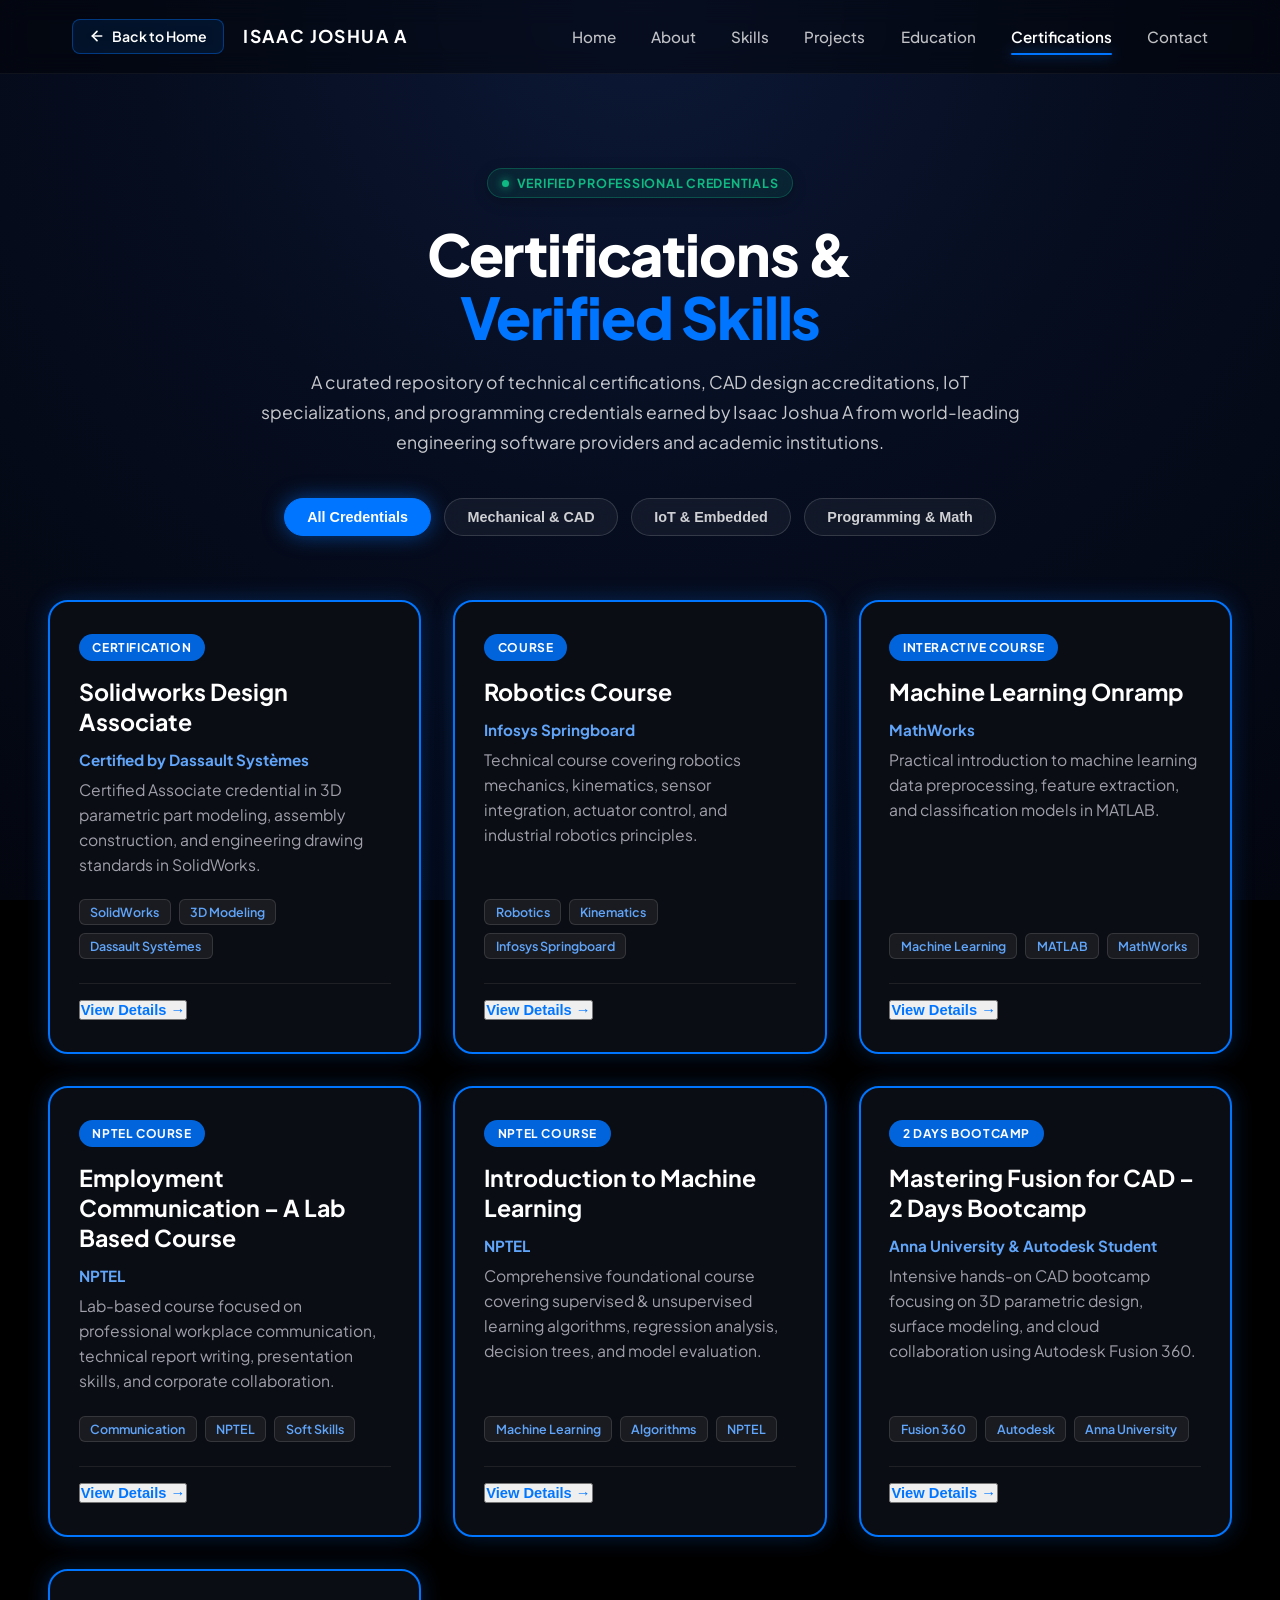
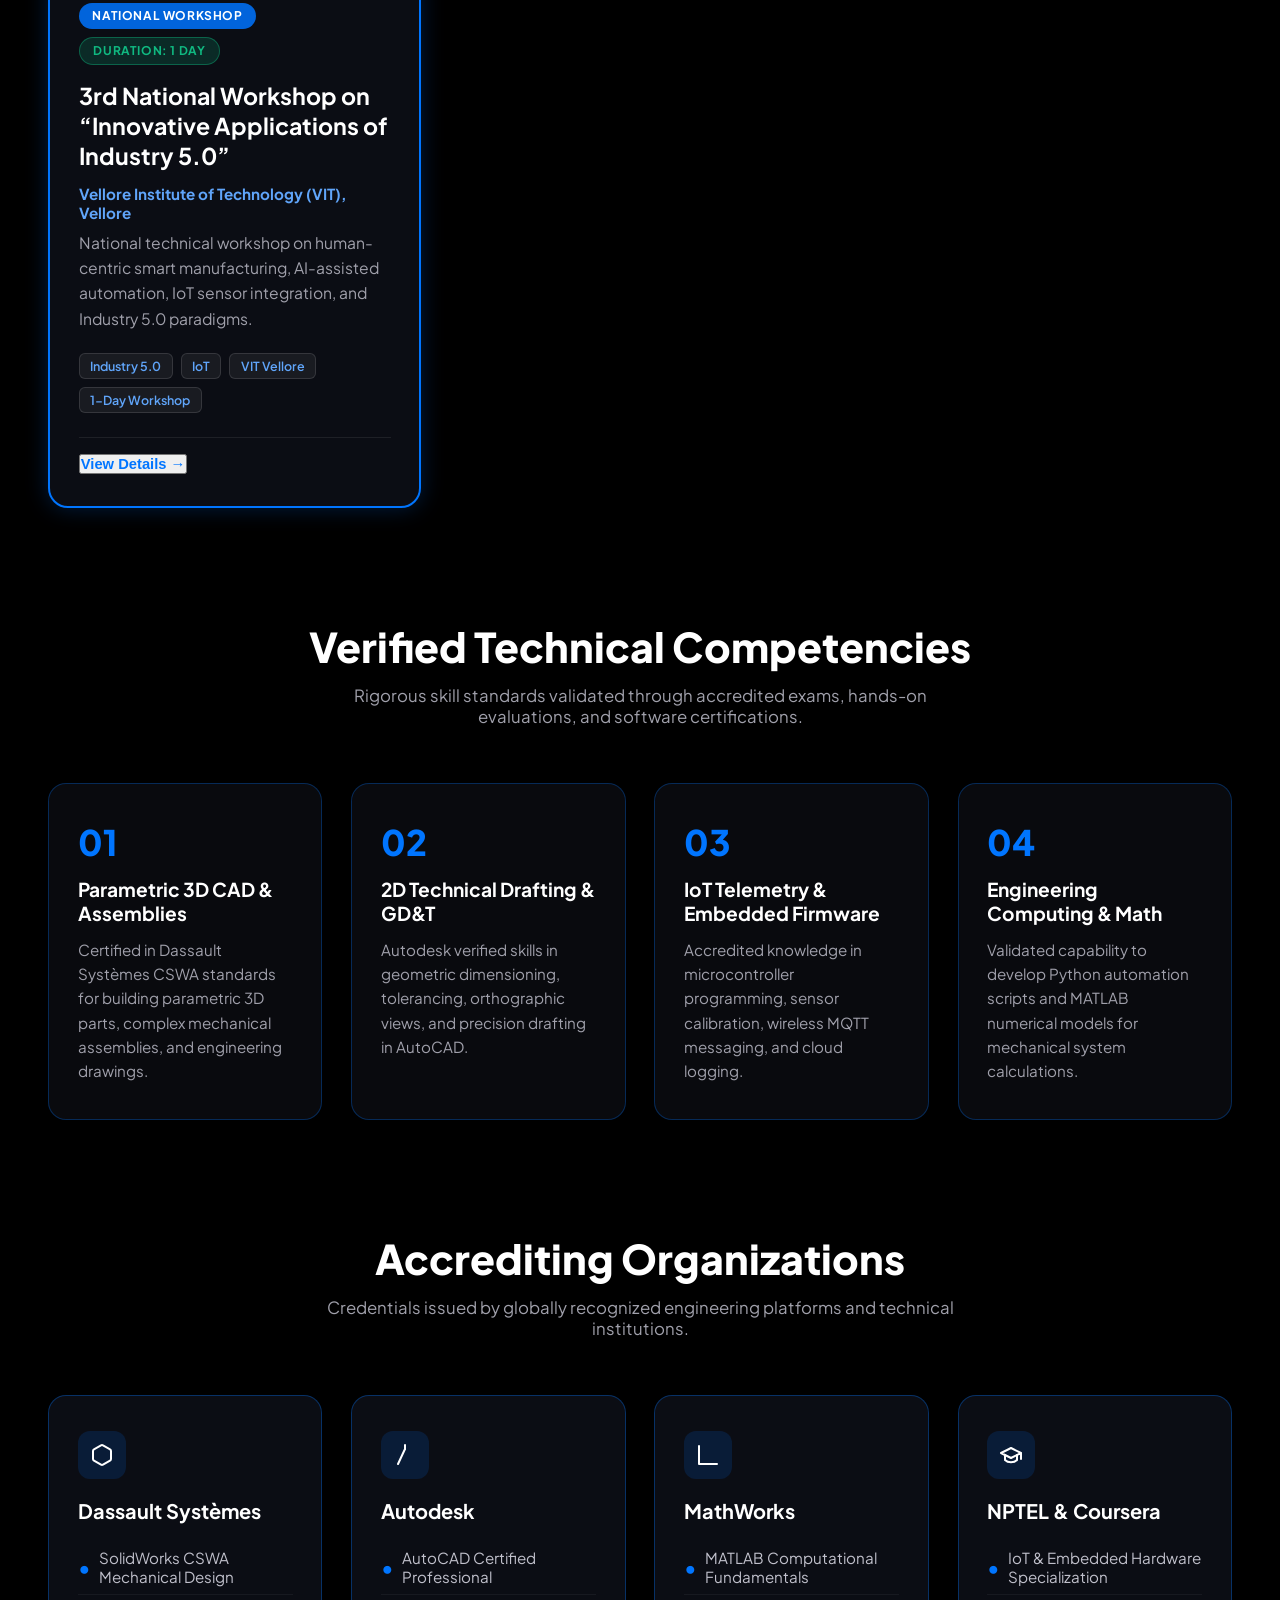
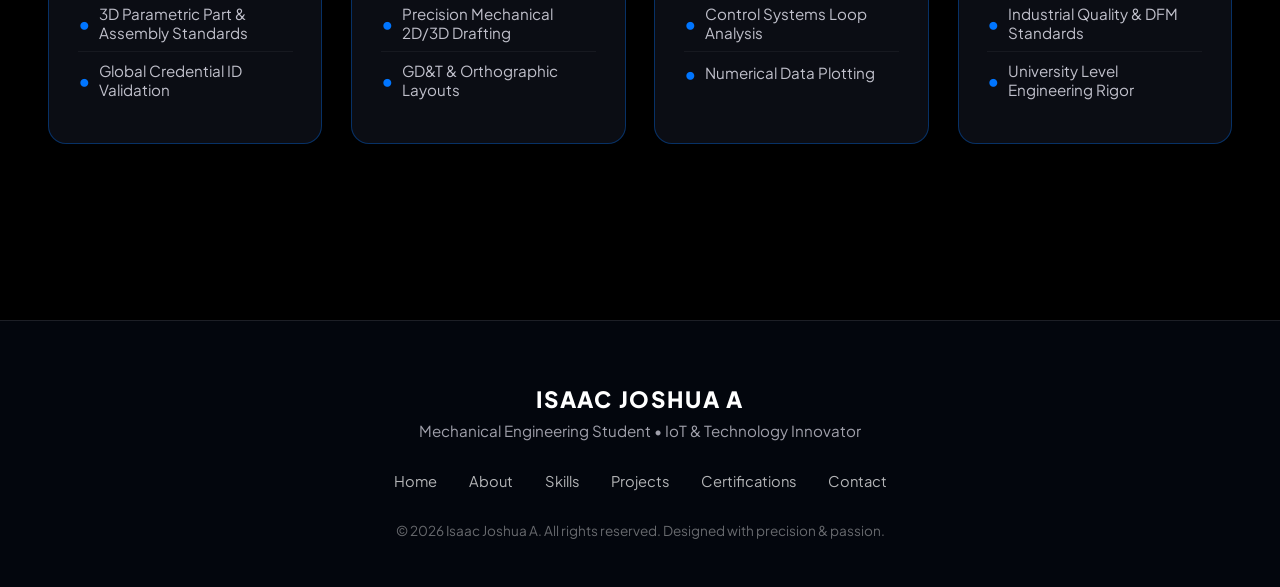
==== commit 32bbd388: "Add Back to Home navigation button across all subpages and complete mobile responsive redesign" ====
--- a/certifications.html
+++ b/certifications.html
@@ -13,9 +13,24 @@
     <!-- Top Navigation Bar -->
     <header class="top-navbar">
         <div class="nav-container">
-            <a href="index.html#home" class="nav-brand">ISAAC JOSHUA A</a>
+            <div class="nav-brand-group">
+                <a href="index.html#home" class="btn-back-home">
+                    <svg width="16" height="16" viewBox="0 0 24 24" fill="none" stroke="currentColor" stroke-width="2.5" stroke-linecap="round" stroke-linejoin="round">
+                        <line x1="19" y1="12" x2="5" y2="12"></line>
+                        <polyline points="12 19 5 12 12 5"></polyline>
+                    </svg>
+                    <span>Back to Home</span>
+                </a>
+                <a href="index.html#home" class="nav-brand">ISAAC JOSHUA A</a>
+            </div>
+            <button class="mobile-menu-btn" aria-label="Toggle navigation">
+                <span class="hamburger-bar"></span>
+                <span class="hamburger-bar"></span>
+                <span class="hamburger-bar"></span>
+            </button>
             <nav class="nav-links">
                 <a href="index.html#home" class="nav-item">Home</a>
+                <a href="index.html#about" class="nav-item">About</a>
                 <a href="skills.html" class="nav-item">Skills</a>
                 <a href="projects.html" class="nav-item">Projects</a>
                 <a href="education.html" class="nav-item">Education</a>
@@ -530,5 +545,6 @@
             }
         });
     </script>
+    <script src="assets/js/script.js"></script>
 </body>
 </html>
--- a/assets/css/style.css
+++ b/assets/css/style.css
@@ -45,6 +45,46 @@
     display: flex;
     justify-content: space-between;
     align-items: center;
+}
+
+.nav-brand-group {
+    display: flex;
+    align-items: center;
+    gap: 1.2rem;
+}
+
+.btn-back-home {
+    display: inline-flex;
+    align-items: center;
+    gap: 7px;
+    padding: 0.45rem 1rem;
+    background: rgba(0, 117, 255, 0.12);
+    border: 1px solid rgba(0, 117, 255, 0.4);
+    border-radius: 8px;
+    color: #ffffff;
+    font-size: 0.88rem;
+    font-weight: 600;
+    text-decoration: none;
+    transition: all 0.25s ease;
+    backdrop-filter: blur(8px);
+    -webkit-backdrop-filter: blur(8px);
+    white-space: nowrap;
+}
+
+.btn-back-home:hover {
+    background: rgba(0, 117, 255, 0.28);
+    border-color: #0075FF;
+    color: #60a5fa;
+    transform: translateX(-3px);
+    box-shadow: 0 0 15px rgba(0, 117, 255, 0.4);
+}
+
+.btn-back-home svg {
+    transition: transform 0.25s ease;
+}
+
+.btn-back-home:hover svg {
+    transform: translateX(-2px);
 }
 
 .nav-brand {
@@ -55,6 +95,47 @@
     text-decoration: none;
     text-transform: uppercase;
     white-space: nowrap;
+}
+
+/* Mobile Navigation Hamburger Button */
+.mobile-menu-btn {
+    display: none;
+    flex-direction: column;
+    justify-content: space-between;
+    width: 40px;
+    height: 40px;
+    padding: 9px 8px;
+    background: rgba(0, 117, 255, 0.15);
+    border: 1px solid rgba(0, 117, 255, 0.4);
+    border-radius: 8px;
+    cursor: pointer;
+    z-index: 105;
+    transition: background 0.25s ease, border-color 0.25s ease;
+}
+
+.mobile-menu-btn:hover {
+    background: rgba(0, 117, 255, 0.3);
+    border-color: #0075FF;
+}
+
+.hamburger-bar {
+    width: 100%;
+    height: 2.5px;
+    background-color: #ffffff;
+    border-radius: 2px;
+    transition: transform 0.3s ease, opacity 0.3s ease;
+}
+
+.mobile-menu-btn.active .hamburger-bar:nth-child(1) {
+    transform: translateY(7px) rotate(45deg);
+}
+
+.mobile-menu-btn.active .hamburger-bar:nth-child(2) {
+    opacity: 0;
+}
+
+.mobile-menu-btn.active .hamburger-bar:nth-child(3) {
+    transform: translateY(-7px) rotate(-45deg);
 }
 
 .nav-links {
@@ -1445,11 +1526,487 @@
 }
 
 /* Responsive */
-@media (max-width: 768px) {
+@media (max-width: 900px) {
+    .nav-container {
+        padding: 1rem 1.5rem;
+    }
+}
+
+/* ==========================================================================
+   DEDICATED MOBILE PORTFOLIO REDESIGN & OPTIMIZATION (< 768px)
+   ========================================================================== */
+@media (max-width: 767px) {
+    /* Global Viewport & Reset */
+    html, body {
+        overflow-x: hidden !important;
+        width: 100% !important;
+    }
+
+    /* Subtle Canvas Overlay on Mobile for Legibility */
+    #scroll-canvas {
+        opacity: 0.28 !important;
+        filter: opacity(0.35) brightness(0.65) !important;
+    }
+
+    /* Top Navigation Bar & Mobile Hamburger Menu */
+    .nav-container {
+        padding: 0.9rem 1.25rem !important;
+        position: relative !important;
+        flex-direction: row !important;
+        justify-content: space-between !important;
+        align-items: center !important;
+    }
+
+    .nav-brand-group {
+        gap: 0.6rem !important;
+    }
+
+    .btn-back-home {
+        padding: 0.38rem 0.75rem !important;
+        font-size: 0.82rem !important;
+        min-height: 36px !important;
+    }
+
+    .nav-brand {
+        font-size: 0.92rem !important;
+    }
+
+    .mobile-menu-btn {
+        display: flex !important;
+    }
+
+    .nav-links {
+        display: none !important;
+        position: absolute !important;
+        top: 100% !important;
+        left: 0 !important;
+        right: 0 !important;
+        width: 100% !important;
+        flex-direction: column !important;
+        align-items: stretch !important;
+        background: rgba(5, 9, 20, 0.97) !important;
+        backdrop-filter: blur(24px) !important;
+        -webkit-backdrop-filter: blur(24px) !important;
+        padding: 1rem 1.25rem 1.25rem 1.25rem !important;
+        gap: 0.5rem !important;
+        border-bottom: 2px solid rgba(0, 117, 255, 0.5) !important;
+        box-shadow: 0 20px 40px rgba(0, 0, 0, 0.9) !important;
+        z-index: 9999 !important;
+    }
+
+    .nav-links.active {
+        display: flex !important;
+        animation: mobileNavSlide 0.25s ease-out forwards;
+    }
+
+    @keyframes mobileNavSlide {
+        from {
+            opacity: 0;
+            transform: translateY(-8px);
+        }
+        to {
+            opacity: 1;
+            transform: translateY(0);
+        }
+    }
+
+    .nav-item {
+        font-size: 0.95rem !important;
+        font-weight: 600 !important;
+        color: rgba(255, 255, 255, 0.85) !important;
+        padding: 0.75rem 1rem !important;
+        border-radius: 10px !important;
+        background: rgba(255, 255, 255, 0.03) !important;
+        border: 1px solid rgba(255, 255, 255, 0.06) !important;
+        width: 100% !important;
+        text-align: left !important;
+        white-space: nowrap !important;
+        box-sizing: border-box !important;
+        min-height: 44px !important;
+        display: flex !important;
+        align-items: center !important;
+    }
+
+    .nav-item:hover, .nav-item.active {
+        color: #ffffff !important;
+        background: rgba(0, 117, 255, 0.25) !important;
+        border-color: rgba(0, 117, 255, 0.6) !important;
+    }
+
+    .nav-item.active::after {
+        display: none !important;
+    }
+
+    /* Section Heights & Mobile Padding */
+    .section {
+        min-height: auto !important;
+        height: auto !important;
+        padding: 5.5rem 1.25rem 2.5rem 1.25rem !important;
+        box-sizing: border-box !important;
+    }
+
+    /* Hero Section Mobile Layout */
+    .hero-section {
+        justify-content: flex-start !important;
+    }
+
+    .hero-wrapper {
+        min-height: auto !important;
+        height: auto !important;
+        justify-content: flex-start !important;
+        gap: 2rem !important;
+    }
+
+    .hero-top {
+        flex-direction: column !important;
+        align-items: flex-start !important;
+    }
+
+    .hero-left {
+        max-width: 100% !important;
+        margin-top: 0 !important;
+    }
+
+    .hero-title {
+        font-size: clamp(2.2rem, 9vw, 3.2rem) !important;
+        line-height: 1.1 !important;
+    }
+
+    .hero-subtitle {
+        font-size: 0.85rem !important;
+    }
+
+    .hero-description {
+        max-width: 100% !important;
+        font-size: 0.95rem !important;
+        line-height: 1.65 !important;
+        margin-bottom: 1.5rem !important;
+    }
+
+    .hero-buttons {
+        width: 100% !important;
+        flex-direction: column !important;
+        gap: 0.8rem !important;
+    }
+
+    .hero-buttons a.btn-primary,
+    .hero-buttons a.btn-secondary {
+        width: 100% !important;
+        justify-content: center !important;
+        padding: 0.85rem 1.25rem !important;
+        font-size: 0.95rem !important;
+        box-sizing: border-box !important;
+        min-height: 46px !important;
+    }
+
+    .hero-big-name {
+        font-size: clamp(3.2rem, 15vw, 5.5rem) !important;
+        line-height: 0.88 !important;
+        margin-top: 1rem !important;
+    }
+
+    /* About Section Mobile Layout */
+    .about-section {
+        height: auto !important;
+        min-height: auto !important;
+        padding: 4rem 1.25rem 2.5rem 1.25rem !important;
+    }
+
+    .about-card {
+        flex-direction: column !important;
+        align-items: flex-start !important;
+        gap: 1.5rem !important;
+        padding: 0 !important;
+        width: 100% !important;
+    }
+
+    .about-right-col {
+        width: 100% !important;
+        max-width: 100% !important;
+        margin-left: 0 !important;
+        padding: 0 !important;
+    }
+
+    .about-big-title {
+        font-size: clamp(2.5rem, 9vw, 3.6rem) !important;
+        margin-bottom: 0.8rem !important;
+    }
+
+    .about-greeting {
+        font-size: clamp(1.4rem, 5vw, 1.8rem) !important;
+    }
+
+    .about-paragraph {
+        font-size: 0.95rem !important;
+        line-height: 1.7 !important;
+        color: rgba(255, 255, 255, 0.82) !important;
+        margin-bottom: 1rem !important;
+    }
+
+    .about-quote-box {
+        width: 100% !important;
+        padding: 1rem 1.1rem !important;
+        margin: 1rem 0 !important;
+        box-sizing: border-box !important;
+    }
+
+    /* Skills & Projects Wrapper Section */
+    .skills-projects-section {
+        padding: 4.5rem 1.25rem 3rem 1.25rem !important;
+        min-height: auto !important;
+        height: auto !important;
+    }
+
+    .skills-wrapper {
+        flex-direction: column !important;
+        gap: 2rem !important;
+        margin-bottom: 4rem !important;
+    }
+
+    .skills-left {
+        max-width: 100% !important;
+    }
+
+    .skills-heading {
+        font-size: clamp(1.8rem, 7vw, 2.5rem) !important;
+    }
+
+    .skills-description {
+        font-size: 0.95rem !important;
+        line-height: 1.65 !important;
+    }
+
+    /* Skills Radial Layout -> Clean 2-Column Mobile Grid */
+    .skills-orbit-wrapper {
+        height: auto !important;
+        max-width: 100% !important;
+        margin: 1rem 0 2rem 0 !important;
+        display: flex !important;
+        flex-direction: column !important;
+        align-items: center !important;
+        position: relative !important;
+    }
+
+    .orbit-svg-canvas, .orbit-pulse-ring, .orbit-pulse-ring-outer {
+        display: none !important;
+    }
+
+    .skills-orbit-center {
+        position: relative !important;
+        top: auto !important;
+        left: auto !important;
+        transform: none !important;
+        width: 100% !important;
+        max-width: 100% !important;
+        height: auto !important;
+        border-radius: 16px !important;
+        padding: 1.2rem 1rem !important;
+        margin-bottom: 1.2rem !important;
+        box-shadow: 0 0 25px rgba(0, 117, 255, 0.3) !important;
+        background: rgba(10, 13, 22, 0.95) !important;
+    }
+
+    .skills-orbit-heading {
+        font-size: 1.25rem !important;
+        font-weight: 800 !important;
+        letter-spacing: 0.05em !important;
+    }
+
+    .skills-orbit-nodes {
+        position: relative !important;
+        top: auto !important;
+        left: auto !important;
+        width: 100% !important;
+        height: auto !important;
+        display: grid !important;
+        grid-template-columns: repeat(2, 1fr) !important;
+        gap: 0.85rem !important;
+        transform: none !important;
+    }
+
+    .orbit-card {
+        position: relative !important;
+        top: auto !important;
+        left: auto !important;
+        right: auto !important;
+        bottom: auto !important;
+        transform: none !important;
+        animation: none !important;
+        width: 100% !important;
+        height: auto !important;
+        min-height: 110px !important;
+        padding: 1rem 0.6rem !important;
+        border-radius: 16px !important;
+        border: 1.5px solid #0075FF !important;
+        background: rgba(12, 15, 24, 0.94) !important;
+        box-shadow: 0 0 15px rgba(0, 117, 255, 0.25) !important;
+        display: flex !important;
+        flex-direction: column !important;
+        align-items: center !important;
+        justify-content: center !important;
+        opacity: 1 !important;
+        box-sizing: border-box !important;
+    }
+
+    .orbit-card:hover {
+        transform: translateY(-3px) !important;
+        box-shadow: 0 0 25px rgba(0, 153, 255, 0.6) !important;
+    }
+
+    .orbit-card .skill-icon {
+        width: 44px !important;
+        height: 44px !important;
+        margin-bottom: 0.4rem !important;
+        border-radius: 10px !important;
+    }
+
+    .orbit-card .skill-name {
+        font-size: 0.82rem !important;
+        font-weight: 700 !important;
+        color: #ffffff !important;
+        white-space: normal !important;
+        text-align: center !important;
+    }
+
+    /* Projects Mobile Layout & Horizontal Filter Bar */
+    .projects-header {
+        margin-bottom: 2rem !important;
+    }
+
+    .orange-projects-title {
+        font-size: clamp(1.8rem, 7vw, 2.5rem) !important;
+    }
+
+    .projects-description {
+        font-size: 0.95rem !important;
+    }
+
+    .featured-project-container,
+    .projects-grid-container {
+        grid-template-columns: 1fr !important;
+        gap: 1.5rem !important;
+        width: 100% !important;
+        margin-bottom: 3.5rem !important;
+    }
+
+    .featured-project-card,
+    .project-card-full {
+        width: 100% !important;
+        border-radius: 16px !important;
+    }
+
+    .featured-project-img-col,
+    .project-card-image-wrapper {
+        height: 190px !important;
+        width: 100% !important;
+    }
+
+    .featured-project-info-col,
+    .project-card-body {
+        padding: 1.25rem 1.1rem !important;
+        width: 100% !important;
+        box-sizing: border-box !important;
+    }
+
+    .featured-project-title,
+    .project-card-title {
+        font-size: 1.25rem !important;
+    }
+
+    .projects-filter-bar {
+        display: flex !important;
+        flex-wrap: nowrap !important;
+        overflow-x: auto !important;
+        -webkit-overflow-scrolling: touch !important;
+        scrollbar-width: none !important;
+        justify-content: flex-start !important;
+        padding: 0.4rem 0.2rem 0.8rem 0.2rem !important;
+        gap: 0.6rem !important;
+        width: 100% !important;
+        box-sizing: border-box !important;
+    }
+
+    .projects-filter-bar::-webkit-scrollbar {
+        display: none !important;
+    }
+
+    .filter-btn {
+        flex-shrink: 0 !important;
+        white-space: nowrap !important;
+        padding: 0.55rem 1.1rem !important;
+        font-size: 0.85rem !important;
+    }
+
+    /* Methodologies & Tech Matrix Mobile */
+    .methodology-grid,
+    .tech-matrix-grid {
+        grid-template-columns: 1fr !important;
+        gap: 1.25rem !important;
+        margin-bottom: 3.5rem !important;
+    }
+
+    .methodology-card,
+    .tech-matrix-card {
+        padding: 1.5rem 1.25rem !important;
+        border-radius: 16px !important;
+    }
+
+    /* Dedicated Pages Wrapper */
     .projects-page-wrapper {
-        padding: 6.5rem 1.5rem 3rem 1.5rem;
-    }
-    .projects-grid-container {
-        grid-template-columns: 1fr;
-    }
-}
+        padding: 5.5rem 1.25rem 2.5rem 1.25rem !important;
+    }
+
+    .projects-page-hero {
+        padding: 1.5rem 0.5rem 2.5rem 0.5rem !important;
+    }
+
+    .projects-page-title {
+        font-size: clamp(2.2rem, 8.5vw, 3.2rem) !important;
+    }
+
+    .projects-page-subtext {
+        font-size: 0.95rem !important;
+        margin-bottom: 1.5rem !important;
+    }
+
+    /* Contact Page Mobile Form Optimization */
+    #contactForm input,
+    #contactForm textarea {
+        font-size: 16px !important; /* Prevents auto zoom on mobile browsers */
+        padding: 0.8rem 0.9rem !important;
+        border-radius: 10px !important;
+        width: 100% !important;
+        box-sizing: border-box !important;
+    }
+
+    /* Footer Mobile */
+    .projects-page-footer {
+        padding: 2.5rem 1.25rem 2rem 1.25rem !important;
+    }
+
+    .footer-links {
+        gap: 0.8rem !important;
+        margin-bottom: 1.25rem !important;
+    }
+
+    .footer-link {
+        font-size: 0.88rem !important;
+        padding: 0.25rem 0.5rem !important;
+    }
+
+    .footer-tagline {
+        font-size: 0.88rem !important;
+        margin-bottom: 1.25rem !important;
+    }
+
+    /* Modal Mobile Popup */
+    .project-modal {
+        padding: 1rem !important;
+    }
+
+    .project-modal-content {
+        padding: 1.5rem 1.25rem !important;
+        border-radius: 18px !important;
+        max-height: 85vh !important;
+    }
+}
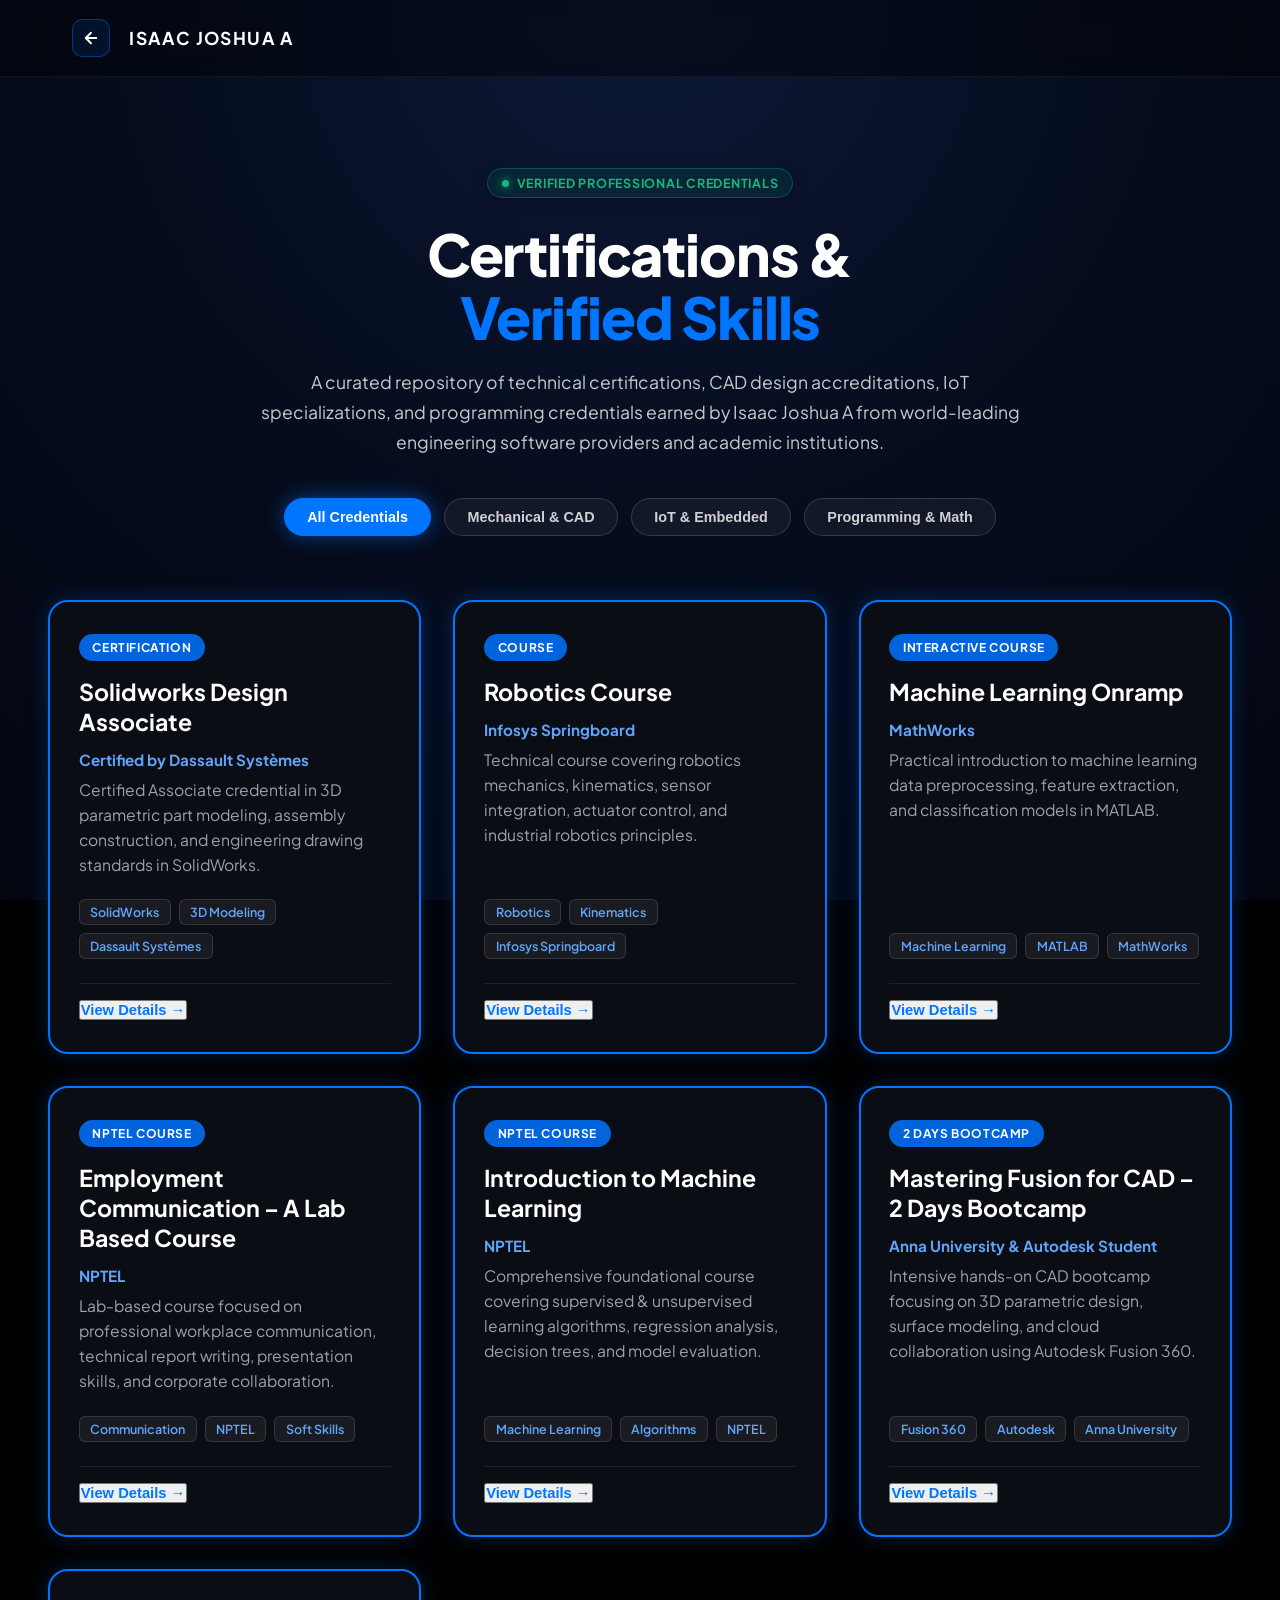
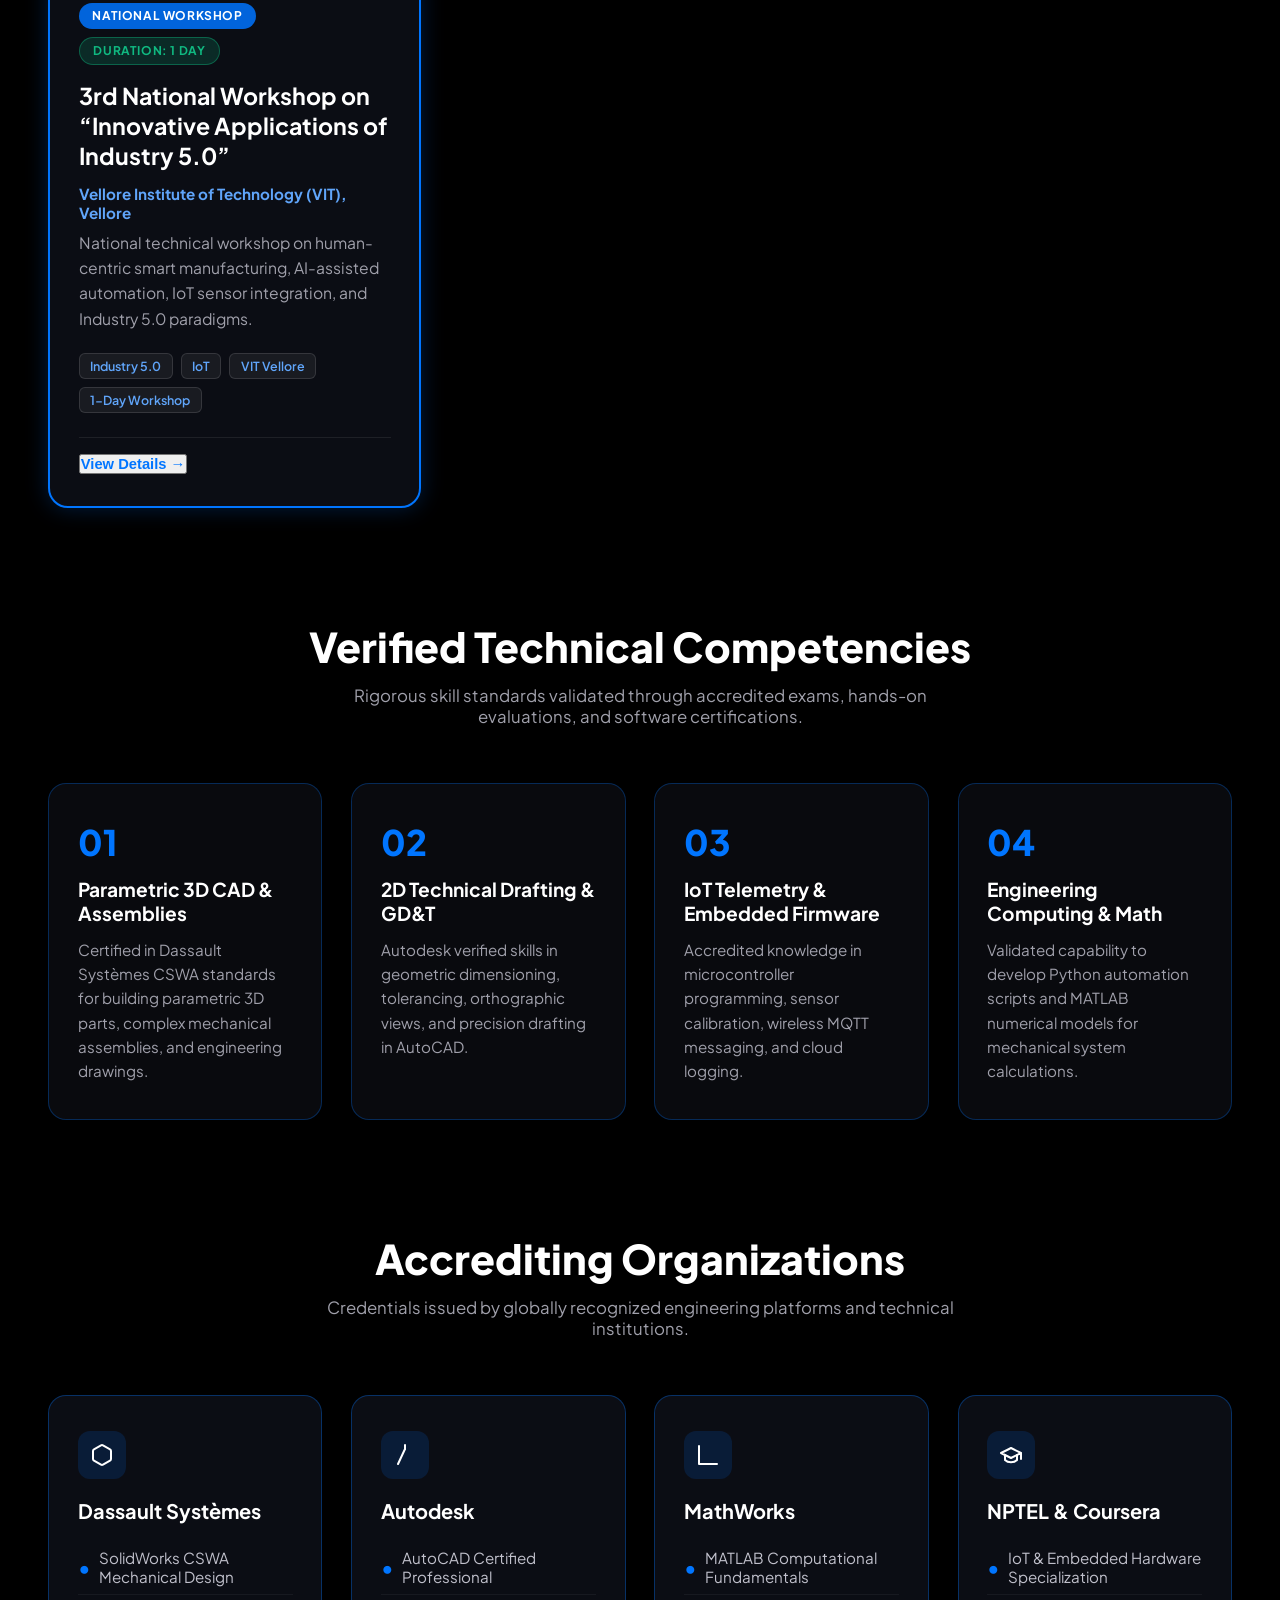
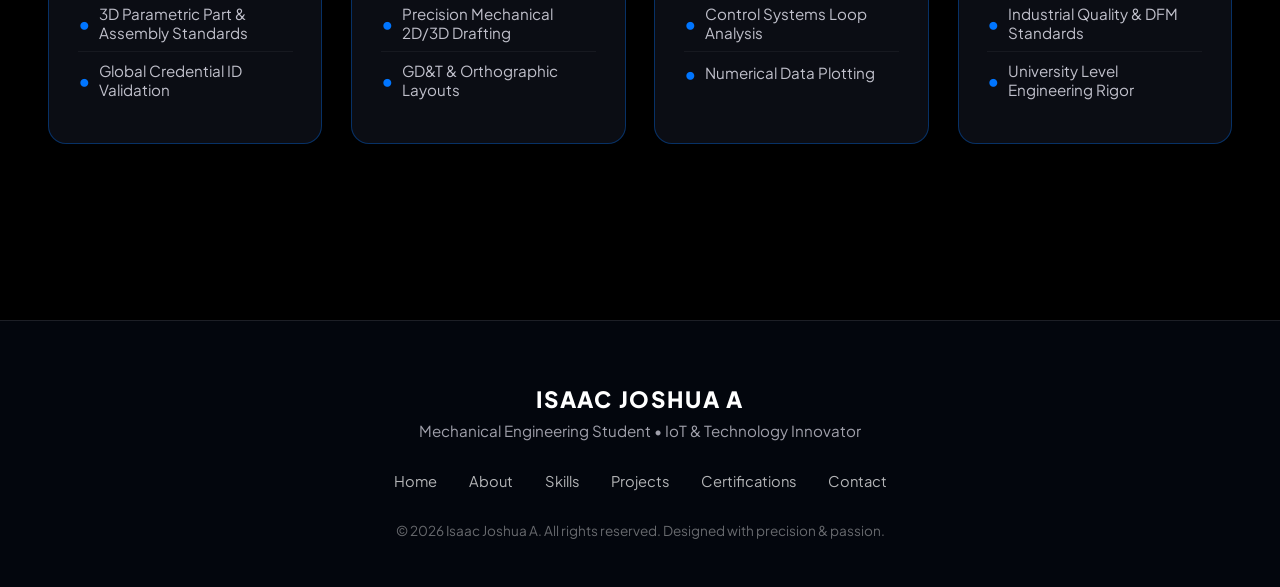
==== commit 47299fdc: "Update subpage headers to minimal icon-only back button format [ <- ] ISAAC JOSHUA A" ====
--- a/certifications.html
+++ b/certifications.html
@@ -12,31 +12,16 @@
 <body class="projects-page">
     <!-- Top Navigation Bar -->
     <header class="top-navbar">
-        <div class="nav-container">
-            <div class="nav-brand-group">
-                <a href="index.html#home" class="btn-back-home">
-                    <svg width="16" height="16" viewBox="0 0 24 24" fill="none" stroke="currentColor" stroke-width="2.5" stroke-linecap="round" stroke-linejoin="round">
+        <div class="nav-container subpage-nav-container">
+            <div class="subpage-header-left">
+                <a href="index.html#home" class="btn-icon-back" aria-label="Back to Home">
+                    <svg width="18" height="18" viewBox="0 0 24 24" fill="none" stroke="currentColor" stroke-width="2.5" stroke-linecap="round" stroke-linejoin="round">
                         <line x1="19" y1="12" x2="5" y2="12"></line>
                         <polyline points="12 19 5 12 12 5"></polyline>
                     </svg>
-                    <span>Back to Home</span>
                 </a>
                 <a href="index.html#home" class="nav-brand">ISAAC JOSHUA A</a>
             </div>
-            <button class="mobile-menu-btn" aria-label="Toggle navigation">
-                <span class="hamburger-bar"></span>
-                <span class="hamburger-bar"></span>
-                <span class="hamburger-bar"></span>
-            </button>
-            <nav class="nav-links">
-                <a href="index.html#home" class="nav-item">Home</a>
-                <a href="index.html#about" class="nav-item">About</a>
-                <a href="skills.html" class="nav-item">Skills</a>
-                <a href="projects.html" class="nav-item">Projects</a>
-                <a href="education.html" class="nav-item">Education</a>
-                <a href="certifications.html" class="nav-item active">Certifications</a>
-                <a href="contact.html" class="nav-item">Contact</a>
-            </nav>
         </div>
     </header>
 
--- a/assets/css/style.css
+++ b/assets/css/style.css
@@ -47,43 +47,49 @@
     align-items: center;
 }
 
-.nav-brand-group {
+/* Subpage Header & Icon Back Button */
+.subpage-nav-container {
+    display: flex;
+    align-items: center;
+    justify-content: flex-start;
+}
+
+.subpage-header-left {
     display: flex;
     align-items: center;
     gap: 1.2rem;
 }
 
-.btn-back-home {
-    display: inline-flex;
-    align-items: center;
-    gap: 7px;
-    padding: 0.45rem 1rem;
+.btn-icon-back {
+    display: flex;
+    align-items: center;
+    justify-content: center;
+    width: 38px;
+    height: 38px;
     background: rgba(0, 117, 255, 0.12);
-    border: 1px solid rgba(0, 117, 255, 0.4);
-    border-radius: 8px;
+    border: 1.5px solid rgba(0, 117, 255, 0.4);
+    border-radius: 10px;
     color: #ffffff;
-    font-size: 0.88rem;
-    font-weight: 600;
     text-decoration: none;
     transition: all 0.25s ease;
     backdrop-filter: blur(8px);
     -webkit-backdrop-filter: blur(8px);
-    white-space: nowrap;
-}
-
-.btn-back-home:hover {
-    background: rgba(0, 117, 255, 0.28);
+    flex-shrink: 0;
+}
+
+.btn-icon-back:hover {
+    background: rgba(0, 117, 255, 0.3);
     border-color: #0075FF;
     color: #60a5fa;
-    transform: translateX(-3px);
-    box-shadow: 0 0 15px rgba(0, 117, 255, 0.4);
-}
-
-.btn-back-home svg {
+    box-shadow: 0 0 15px rgba(0, 117, 255, 0.5);
+    transform: translateX(-2px);
+}
+
+.btn-icon-back svg {
     transition: transform 0.25s ease;
 }
 
-.btn-back-home:hover svg {
+.btn-icon-back:hover svg {
     transform: translateX(-2px);
 }
 
@@ -1557,14 +1563,13 @@
         align-items: center !important;
     }
 
-    .nav-brand-group {
-        gap: 0.6rem !important;
-    }
-
-    .btn-back-home {
-        padding: 0.38rem 0.75rem !important;
-        font-size: 0.82rem !important;
-        min-height: 36px !important;
+    .subpage-header-left {
+        gap: 0.8rem !important;
+    }
+
+    .btn-icon-back {
+        width: 36px !important;
+        height: 36px !important;
     }
 
     .nav-brand {
